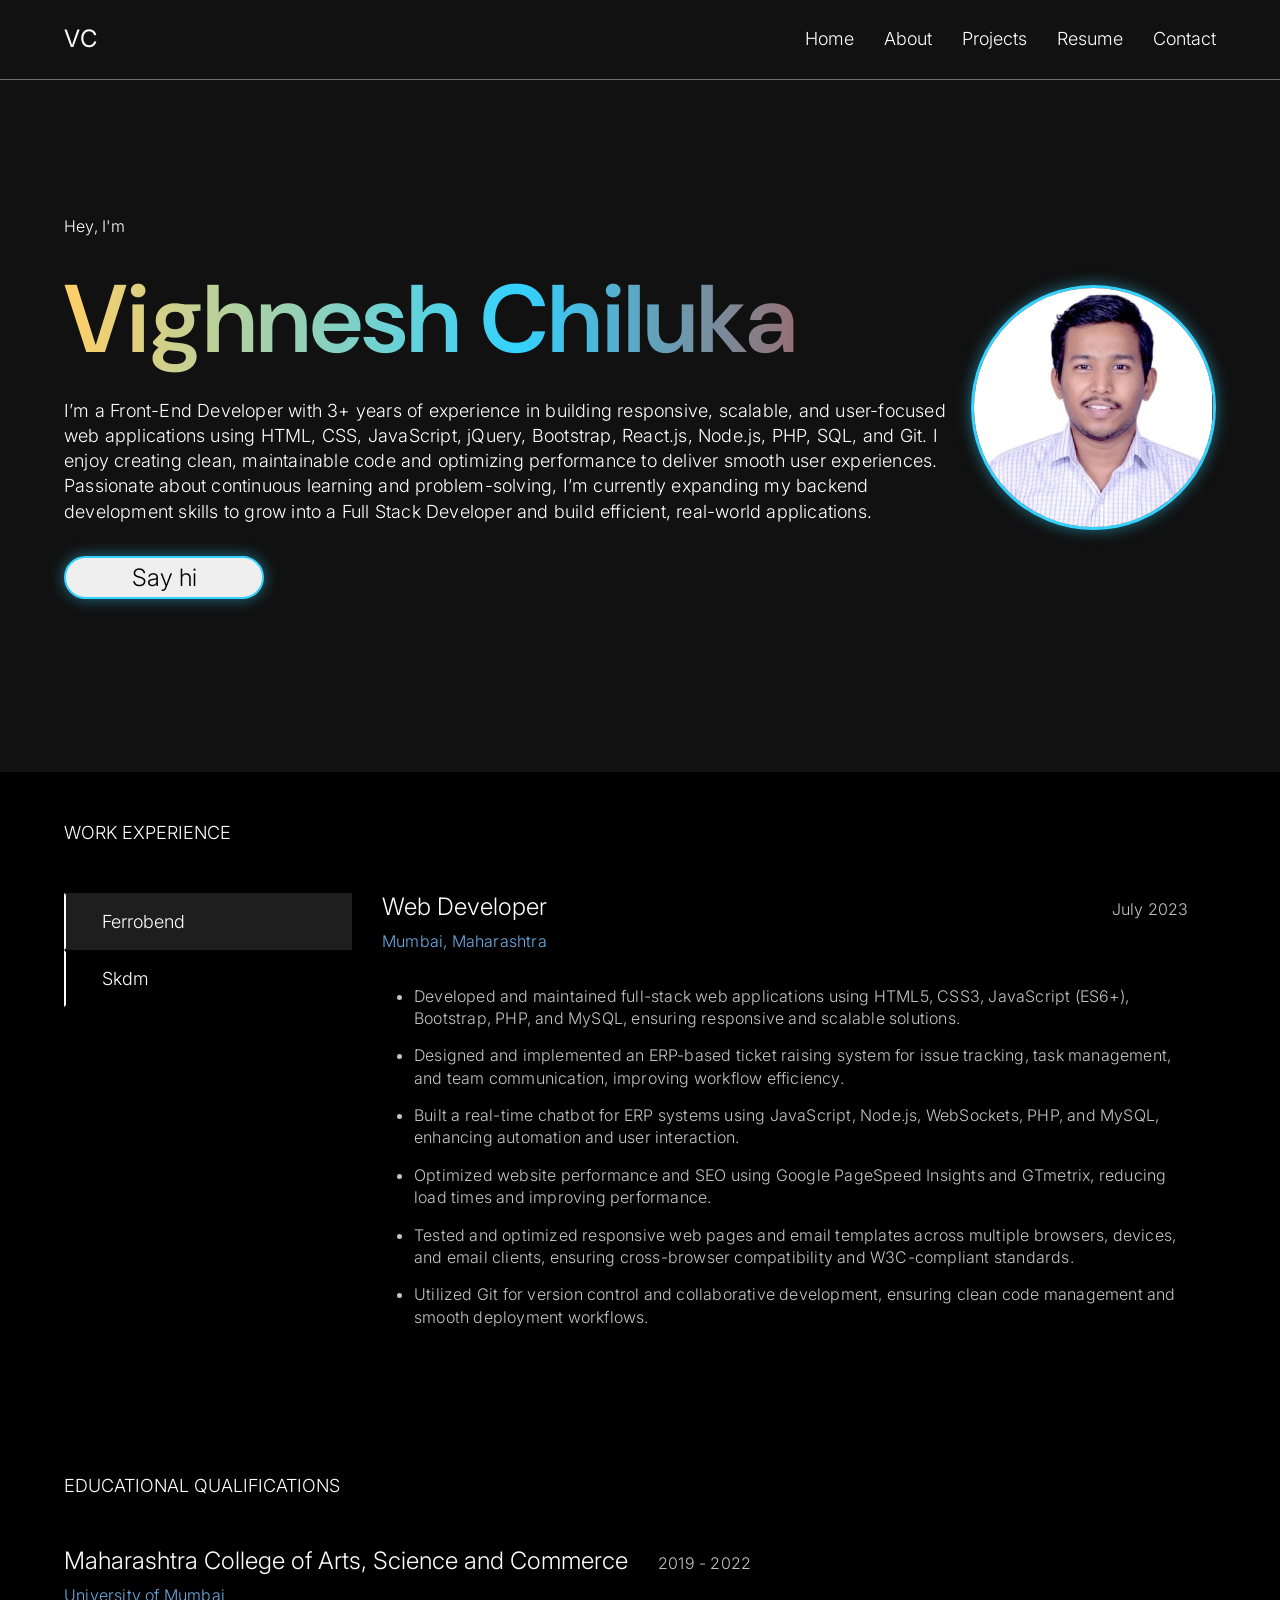
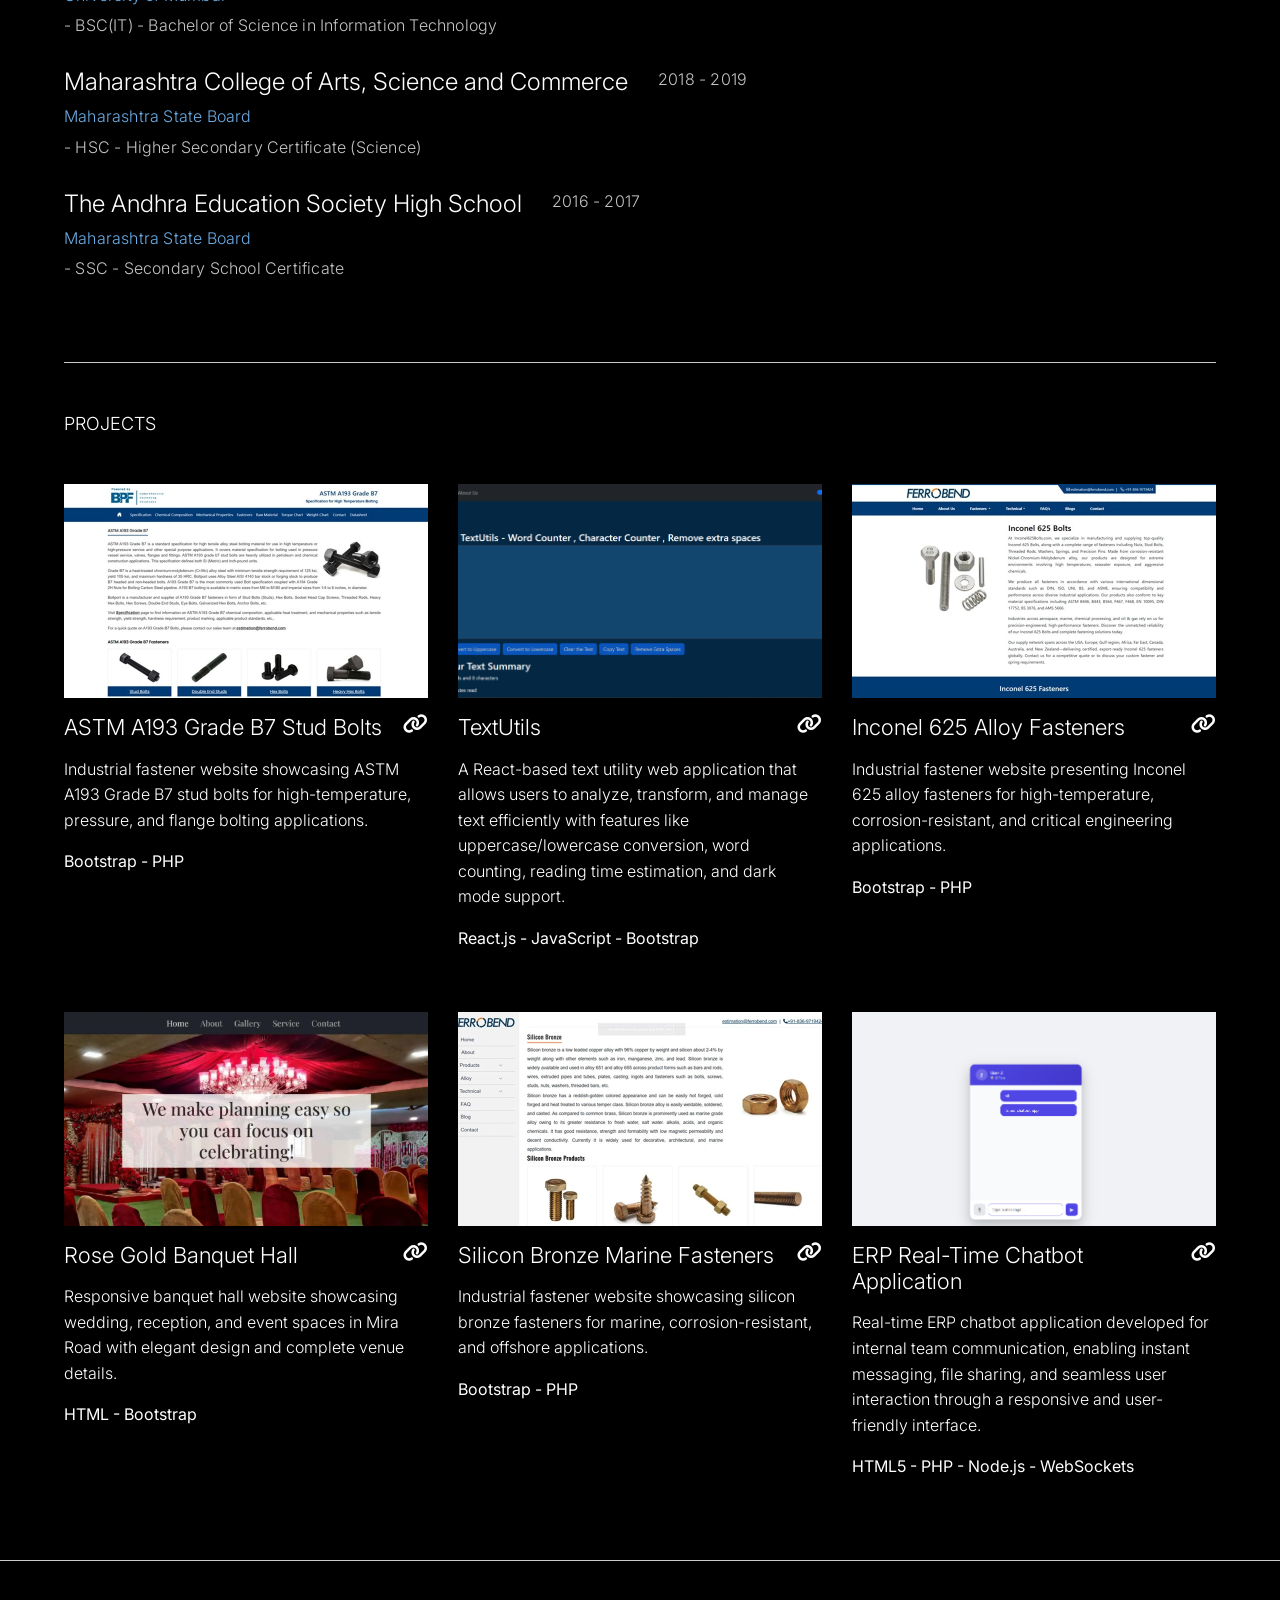
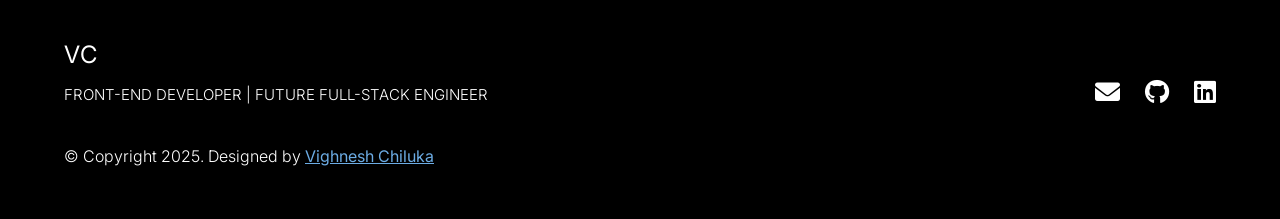
==== index.html @ e10cb8dc "Updated project sections and exp section" ====
<!DOCTYPE html>
<html lang="en">

<head>
    <!-- Basic -->
    <meta charset="UTF-8">
    <meta name="viewport" content="width=device-width, initial-scale=1.0">

    <!-- Title -->
    <title>Vighnesh Chiluka | Front-End Developer Portfolio</title>

    <!-- SEO Meta -->
    <meta name="description"
        content="Vighnesh Chiluka is a front-end developer skilled in HTML, CSS, Bootstrap, JavaScript, PHP, SQL, and Python. Explore responsive UI projects and modern web interfaces.">
    <meta name="keywords"
        content="Vighnesh Chiluka, front-end developer, HTML CSS developer, Bootstrap developer, JavaScript developer, PHP developer, SQL, Python, responsive web design, portfolio website">
    <meta name="author" content="Vighnesh Chiluka">
    <meta name="robots" content="index, follow">

    <!-- Open Graph -->
    <meta property="og:title" content="Vighnesh Chiluka | Front-End Developer Portfolio">
    <meta property="og:description"
        content="Front-end developer portfolio showcasing responsive websites and modern UI built with HTML, CSS, Bootstrap, JavaScript, PHP, SQL, and Python.">
    <meta property="og:type" content="website">
    <meta property="og:image" content="https://vighneshchiluka.github.io/portfolio/assets/images/og-image.webp">
    <meta property="og:image:width" content="1200">
    <meta property="og:image:height" content="630">
    <meta property="og:image:alt" content="Vighnesh Chiluka Front-End Developer Portfolio Preview">

    <!-- Twitter Card -->
    <meta name="twitter:card" content="summary_large_image">
    <meta name="twitter:title" content="Vighnesh Chiluka | Front-End Developer Portfolio">
    <meta name="twitter:description"
        content="Explore responsive web development projects and modern UI interfaces by Vighnesh Chiluka.">
    <meta name="twitter:image" content="https://vighneshchiluka.github.io/portfolio/assets/images/og-image.webp">

    <!-- Favicon -->
    <link rel="icon" href="favicon.ico">
    <link rel="apple-touch-icon" href="apple-touch-icon.webp">

    <!-- Preconnect Google Fonts -->
    <link rel="preconnect" href="https://fonts.googleapis.com">
    <link rel="preconnect" href="https://fonts.gstatic.com" crossorigin>

    <!-- Google Fonts (non-render blocking) -->
    <link rel="preload"
        href="https://fonts.googleapis.com/css2?family=Inter:ital,opsz,wght@0,14..32,100..900;1,14..32,100..900&display=swap"
        as="style" onload="this.rel='stylesheet'">

    <link rel="preload"
        href="https://fonts.googleapis.com/css2?family=DM+Sans:ital,opsz,wght@0,9..40,100..1000&display=swap" as="style"
        onload="this.rel='stylesheet'">

    <!-- Font Awesome -->
    <link rel="preload" href="https://cdnjs.cloudflare.com/ajax/libs/font-awesome/6.0.0-beta3/css/all.min.css"
        as="style" onload="this.rel='stylesheet'">

    <!-- Local CSS -->
    <link rel="preload" href="assets/css/style.css" as="style" onload="this.rel='stylesheet'">

    <link rel="preload" href="assets/css/media.css" as="style" onload="this.rel='stylesheet'">

    <!-- No-JS fallback -->
    <noscript>
        <link rel="stylesheet"
            href="https://fonts.googleapis.com/css2?family=Inter:ital,opsz,wght@0,14..32,100..900;1,14..32,100..900&display=swap">
        <link rel="stylesheet"
            href="https://fonts.googleapis.com/css2?family=DM+Sans:ital,opsz,wght@0,9..40,100..1000&display=swap">
        <link rel="stylesheet" href="https://cdnjs.cloudflare.com/ajax/libs/font-awesome/6.0.0-beta3/css/all.min.css">
        <link rel="stylesheet" href="assets/css/style.css">
        <link rel="stylesheet" href="assets/css/media.css">
    </noscript>

    <!-- JavaScript -->
    <script src="assets/js/main.js" defer></script>
</head>


<body>

    <!-- ==================================================
         HEADER / NAVBAR
    ================================================== -->
    <header id="navbar">
        <div class="container">
            <div class="logo">
                <h3 class="logo-txt">VC</h3>
            </div>

            <nav class="nav-links" id="navLinks">
                <ul>
                    <li><a href="#home">Home</a></li>
                    <li><a href="#about">About</a></li>
                    <li><a href="#projects">Projects</a></li>
                    <li><a href="./assets/Vighnesh_Chiluka.pdf" target="_blank" rel="noopener">Resume</a></li>
                    <li><a href="#contact">Contact</a></li>
                </ul>
            </nav>

            <div class="hamburger" id="hamburger">
                <span></span>
                <span></span>
                <span></span>
            </div>
        </div>
    </header>

    <!-- ==================================================
         MAIN CONTENT
    ================================================== -->
    <main>

        <!-- ==================================================
             HOME / HERO SECTION
        ================================================== -->
        <a id="home"></a>
        <section class="hero-section lyt-section">
            <div class="container wrapper">
                <div class="about-txt">
                    <p class="bs-para type-16 type-300 mb-4">Hey, I'm</p>
                    <h1 class="bs-heading type-96 type-600 type-gradient-1 mb-3">Vighnesh Chiluka</h1>
                    <p class="bs-para type-18 type-300 mb-5">
                        I’m a Front-End Developer with 3+ years of experience in building responsive, scalable, and
                        user-focused web applications using HTML, CSS, JavaScript, jQuery, Bootstrap, React.js, Node.js,
                        PHP, SQL, and Git. I enjoy creating clean, maintainable code and optimizing performance to
                        deliver smooth user experiences. Passionate about continuous learning and problem-solving, I’m
                        currently expanding my backend development skills to grow into a Full Stack Developer and build
                        efficient, real-world applications.
                    </p>
                    <button class="bs-hover-icon type-24 type-300 mb-2"><a
                            href="https://www.linkedin.com/in/vighneshchiluka/" target="_blank">Say hi</a></button>
                </div>

                <div class="about-img">
                    <img src="./assets/images/profile-pic.webp" alt="Vighnesh Chiluka Front-End Developer"
                        title="Vighnesh Chiluka – Front-End Developer" width="300" height="300" loading="eager"
                        fetchpriority="high" decoding="async">
                </div>
            </div>
        </section>

        <!-- ==================================================
             WORK EXPERIENCE SECTION
        ================================================== -->
        <a id="about"></a>
        <section id="experience">
            <div class="container wrapper">
                <h2 class="bs-sub-heading type-18 type-300 mb-6 text-uppercase">
                    Work Experience
                </h2>

                <div class="row mb-5">
                    <div class="tab-container">
                        <button class="tab-button active" data-tab="ferrobend">Ferrobend</button>
                        <button class="tab-button" data-tab="skdm">Skdm</button>
                    </div>

                    <div class="tab-content-wrapper">
                        <div class="tab-content active" id="ferrobend">
                            <div class="role-exp">
                                <h3 class="bs-sub-heading type-24 type-300 mb-2">Web Developer</h3>
                                <p class="bs-para type-16 type-300 type-clr-grey pt-2">July 2023</p>
                            </div>

                            <p class="bs-para type-16 type-300 type-clr-blue mb-5">
                                Mumbai, Maharashtra
                            </p>

                            <ul class="bs-para type-16 type-300 type-clr-grey">
                                <li>Developed and maintained full-stack web applications using HTML5, CSS3, JavaScript
                                    (ES6+), Bootstrap, PHP, and MySQL, ensuring responsive and scalable solutions.</li>

                                <li>Designed and implemented an ERP-based ticket raising system for issue tracking, task
                                    management, and team communication, improving workflow efficiency.</li>

                                <li>Built a real-time chatbot for ERP systems using JavaScript, Node.js, WebSockets,
                                    PHP, and MySQL, enhancing automation and user interaction.</li>

                                <li>Optimized website performance and SEO using Google PageSpeed Insights and GTmetrix,
                                    reducing load times and improving performance.</li>

                                <li>Tested and optimized responsive web pages and email templates across multiple
                                    browsers, devices, and email clients, ensuring cross-browser compatibility and
                                    W3C-compliant standards.</li>

                                <li>Utilized Git for version control and collaborative development, ensuring clean code
                                    management and smooth deployment workflows.</li>
                            </ul>
                        </div>

                        <div class="tab-content" id="skdm">
                            <div class="role-exp">
                                <h3 class="bs-sub-heading type-24 type-300 mb-2">
                                    Front-End Developer Intern
                                </h3>
                                <p class="bs-para type-16 type-300 type-clr-grey pt-2">
                                    Feb 2023 - May 2023
                                </p>
                            </div>

                            <p class="bs-para type-16 type-300 type-clr-blue mb-5">
                                Andheri, Mumbai
                            </p>

                            <ul class="bs-para type-16 type-300 type-clr-grey">
                                <li>Gained hands-on experience in HTML5, CSS3, Bootstrap, JavaScript, jQuery, and
                                    React.js to build responsive and user-friendly web interfaces.</li>

                                <li>Designed and developed responsive promotional email templates using HTML5, inline
                                    CSS, and table-based layouts, ensuring cross-browser and cross-email-client
                                    compatibility.</li>

                                <li>Developed, customized, and maintained responsive company website sections following
                                    W3C standards and responsive design best practices.</li>

                                <li>Converted WordPress-based websites into Bootstrap responsive layouts to improve
                                    performance, scalability, SEO, and mobile responsiveness.</li>

                                <li>Tested and optimized web pages and email templates across multiple browsers,
                                    devices, and email clients for consistent user experience.</li>

                                <li>Collaborated directly with clients and cross-functional teams to understand
                                    requirements, implement changes, and deliver projects within deadlines.</li>
                            </ul>
                        </div>
                    </div>
                </div>
            </div>
        </section>

        <!-- ==================================================
             EDUCATION / QUALIFICATIONS SECTION
        ================================================== -->
        <section id="qualifications">
            <div class="container wrapper">
                <h2 class="bs-sub-heading type-18 type-300 mb-6 text-uppercase">
                    Educational Qualifications
                </h2>

                <div class="row mb-5">
                    <div class="left-box">
                        <h3 class="bs-sub-heading type-24 type-300 mb-2">
                            Maharashtra College of Arts, Science and Commerce
                        </h3>
                        <p class="bs-para type-16 type-300 type-clr-blue mb-2">
                            University of Mumbai
                        </p>
                        <p class="bs-para type-16 type-300 type-clr-grey">
                            - BSC(IT) - Bachelor of Science in Information Technology
                        </p>
                    </div>
                    <div class="right-box">
                        <p class="bs-para type-16 type-300 type-clr-grey pt-2">
                            2019 - 2022
                        </p>
                    </div>
                </div>

                <div class="row mb-5">
                    <div class="left-box">
                        <h3 class="bs-sub-heading type-24 type-300 mb-2">
                            Maharashtra College of Arts, Science and Commerce
                        </h3>
                        <p class="bs-para type-16 type-300 type-clr-blue mb-2">
                            Maharashtra State Board
                        </p>
                        <p class="bs-para type-16 type-300 type-clr-grey">
                            - HSC - Higher Secondary Certificate (Science)
                        </p>
                    </div>
                    <div class="right-box">
                        <p class="bs-para type-16 type-300 type-clr-grey">
                            2018 - 2019
                        </p>
                    </div>
                </div>

                <div class="row mb-5">
                    <div class="left-box">
                        <h3 class="bs-sub-heading type-24 type-300 mb-2">
                            The Andhra Education Society High School
                        </h3>
                        <p class="bs-para type-16 type-300 type-clr-blue mb-2">
                            Maharashtra State Board
                        </p>
                        <p class="bs-para type-16 type-300 type-clr-grey">
                            - SSC - Secondary School Certificate
                        </p>
                    </div>
                    <div class="right-box">
                        <p class="bs-para type-16 type-300 type-clr-grey">
                            2016 - 2017
                        </p>
                    </div>
                </div>
            </div>
        </section>

        <!-- ==================================================
             PROJECTS SECTION
        ================================================== -->
        <a id="projects"></a>
        <section id="projects">
            <div class="container wrapper">
                <h2 class="bs-sub-heading type-18 type-300 mb-6 text-uppercase">
                    Projects
                </h2>

                <div class="row">

                    <!-- Project 1 -->
                    <div class="project-tile">
                        <div class="project-img-box">
                            <a href="https://www.a193gradeb7.com/" target="_blank" rel="noopener noreferrer">
                                <img src="./assets/images/a193gradeb7.com.webp" width="380" height="214" loading="lazy"
                                    decoding="async" alt="ASTM A193 Grade B7 Stud Bolts Manufacturer Website">
                            </a>
                        </div>
                        <div class="project-content-box">
                            <h3>
                                ASTM A193 Grade B7 Stud Bolts
                                <a href="https://www.a193gradeb7.com/" target="_blank" rel="noopener noreferrer"
                                    aria-label="Visit ASTM A193 Grade B7 Stud Bolts website">
                                    <i class="fa-solid fa-link" aria-hidden="true"></i>
                                </a>
                            </h3>
                            <p>
                                Industrial fastener website showcasing ASTM A193 Grade B7 stud bolts for
                                high-temperature, pressure, and flange bolting applications.
                            </p>
                            <span class="project-tech">Bootstrap - PHP</span>
                        </div>
                    </div>

                    <!-- Project 2 -->
                    <div class="project-tile">
                        <div class="project-img-box">
                            <a href="https://vighneshchiluka.github.io/textutils/" target="_blank"
                                rel="noopener noreferrer">
                                <img src="./assets/images/textutils_preview.webp" width="380" height="214"
                                    loading="lazy" decoding="async" alt="TextUtils React Project">
                            </a>
                        </div>

                        <div class="project-content-box">
                            <h3>
                                TextUtils
                                <a href="https://vighneshchiluka.github.io/textutils/" target="_blank"
                                    rel="noopener noreferrer" aria-label="Visit TextUtils GitHub Repository">
                                    <i class="fa-solid fa-link" aria-hidden="true"></i>
                                </a>
                            </h3>

                            <p>
                                A React-based text utility web application that allows users to
                                analyze, transform, and manage text efficiently with features like
                                uppercase/lowercase conversion, word counting, reading time estimation,
                                and dark mode support.
                            </p>

                            <span class="project-tech">
                                React.js - JavaScript - Bootstrap
                            </span>
                        </div>
                    </div>

                    <!-- <div class="project-tile">
                        <div class="project-img-box">
                            <a href="http://heavyhexbolts.com/" target="_blank" rel="noopener noreferrer">
                                <img src="./assets/images/heavyhexbolts.com.webp" width="380" height="214"
                                    loading="lazy" decoding="async" alt="Heavy Hex Bolts Manufacturer Website">
                            </a>
                        </div>
                        <div class="project-content-box">
                            <h3>
                                Heavy Hex Bolts Manufacturing
                                <a href="http://heavyhexbolts.com/" target="_blank" rel="noopener noreferrer"
                                    aria-label="Visit Heavy Hex Bolts Manufacturing website">
                                    <i class="fa-solid fa-link" aria-hidden="true"></i>
                                </a>
                            </h3>
                            <p>
                                Industrial fastener website featuring heavy hex bolts used in structural,
                                construction, and high-strength bolting applications.
                            </p>
                            <span class="project-tech">HTML - Bootstrap</span>
                        </div>
                    </div> -->

                    <!-- Project 3 -->
                    <div class="project-tile">
                        <div class="project-img-box">
                            <a href="https://www.inconel625bolts.com/" target="_blank" rel="noopener noreferrer">
                                <img src="./assets/images/inconel625bolts.com.webp" width="380" height="214"
                                    loading="lazy" decoding="async" alt="Inconel 625 Fasteners Manufacturer Website">
                            </a>
                        </div>
                        <div class="project-content-box">
                            <h3>
                                Inconel 625 Alloy Fasteners
                                <a href="https://www.inconel625bolts.com/" target="_blank" rel="noopener noreferrer"
                                    aria-label="Visit Inconel 625 Alloy Fasteners website">
                                    <i class="fa-solid fa-link" aria-hidden="true"></i>
                                </a>
                            </h3>
                            <p>
                                Industrial fastener website presenting Inconel 625 alloy fasteners for
                                high-temperature, corrosion-resistant, and critical engineering applications.
                            </p>
                            <span class="project-tech">Bootstrap - PHP</span>
                        </div>
                    </div>

                    <!-- Project 4 -->
                    <div class="project-tile">
                        <div class="project-img-box">
                            <a href="https://vighneshchiluka.github.io/rosegoldbanquethall/" target="_blank"
                                rel="noopener noreferrer">
                                <img src="./assets/images/rosegoldbanquethal.webp" width="380" height="214"
                                    loading="lazy" decoding="async" alt="Rose Gold Banquet Hall Website in Mira Road">
                            </a>
                        </div>
                        <div class="project-content-box">
                            <h3>
                                Rose Gold Banquet Hall
                                <a href="https://vighneshchiluka.github.io/rosegoldbanquethall/" target="_blank"
                                    rel="noopener noreferrer" aria-label="Visit Rose Gold Banquet Hall website">
                                    <i class="fa-solid fa-link" aria-hidden="true"></i>
                                </a>
                            </h3>
                            <p>
                                Responsive banquet hall website showcasing wedding, reception, and event spaces in Mira
                                Road with elegant design and complete venue details.
                            </p>
                            <span class="project-tech">HTML - Bootstrap</span>
                        </div>
                    </div>


                    <!-- Project 5 -->
                    <div class="project-tile">
                        <div class="project-img-box">
                            <a href="https://silicon-bronze.com/" target="_blank" rel="noopener noreferrer">
                                <img src="./assets/images/silicon-bronze.com.webp" width="380" height="214"
                                    loading="lazy" decoding="async" alt="Silicon Bronze Fasteners Manufacturer Website">
                            </a>
                        </div>
                        <div class="project-content-box">
                            <h3>
                                Silicon Bronze Marine Fasteners
                                <a href="https://silicon-bronze.com/" target="_blank" rel="noopener noreferrer"
                                    aria-label="Visit Silicon Bronze Marine Fasteners website">
                                    <i class="fa-solid fa-link" aria-hidden="true"></i>
                                </a>
                            </h3>
                            <p>
                                Industrial fastener website showcasing silicon bronze fasteners for marine,
                                corrosion-resistant, and offshore applications.
                            </p>
                            <span class="project-tech">Bootstrap - PHP</span>
                        </div>
                    </div>

                    <!-- Project 6 -->
                    <div class="project-tile">
                        <div class="project-img-box">
                            <a href="https://vighneshchiluka.github.io/chatbot_app/frontend/" target="_blank"
                                rel="noopener noreferrer">
                                <img src="./assets/images/chatbot_ui.webp" width="380" height="214" loading="lazy"
                                    decoding="async" alt="ERP Chatbot Application">
                            </a>
                        </div>

                        <div class="project-content-box">
                            <h3>
                                ERP Real-Time Chatbot Application
                                <a href="https://vighneshchiluka.github.io/chatbot_app/frontend/" target="_blank"
                                    rel="noopener noreferrer" aria-label="Visit ERP Chatbot Application">
                                    <i class="fa-solid fa-link" aria-hidden="true"></i>
                                </a>
                            </h3>

                            <p>
                                Real-time ERP chatbot application developed for internal team communication,
                                enabling instant messaging, file sharing, and seamless user interaction through
                                a responsive and user-friendly interface.
                            </p>

                            <span class="project-tech">HTML5 - PHP - Node.js -
                                WebSockets</span>
                        </div>
                    </div>

                </div>

            </div>
        </section>

    </main>

    <!-- ==================================================
         FOOTER / CONTACT SECTION
    ================================================== -->
    <a id="contact"></a>
    <footer id="footerid">
        <div class="container">
            <div class="row">
                <div class="col-lg-6">
                    <h2 class="logo-txt mb-4">VC</h2>
                    <h3 class="contact-txt">
                        FRONT-END DEVELOPER | FUTURE FULL-STACK ENGINEER
                    </h3>
                </div>

                <div class="col-lg-5">
                    <div class="contact-social-icons pt-4">
                        <a href="mailto:vighnesh.chiluka25@gmail.com" aria-label="Send email to Vighnesh Chiluka"
                            target="_blank" rel="noopener noreferrer">
                            <i class="fas fa-envelope" aria-hidden="true"></i>
                        </a>

                        <a href="https://github.com/vighneshchiluka" aria-label="Visit Vighnesh Chiluka GitHub profile"
                            target="_blank" rel="noopener noreferrer">
                            <i class="fab fa-github" aria-hidden="true"></i>
                        </a>

                        <a href="https://www.linkedin.com/in/vighneshchiluka/"
                            aria-label="Visit Vighnesh Chiluka LinkedIn profile" target="_blank"
                            rel="noopener noreferrer">
                            <i class="fab fa-linkedin" aria-hidden="true"></i>
                        </a>
                    </div>
                </div>
            </div>

            <p class="copyrights-txt">
                © Copyright 2025. Designed by
                <a href="#" target="_blank" id="profile-link">Vighnesh Chiluka</a>
            </p>
        </div>
    </footer>

</body>

</html>
---- assets/css/style.css ----
/* ==================================================
   RESET & BASE STYLES
================================================== */
* {
    margin: 0;
    padding: 0;
    box-sizing: border-box;
}

html {
    font-size: 62.5%;
    /* 1rem = 10px */
    scroll-behavior: smooth;
    scroll-padding-top: 8rem;
    /* adjust for navbar height */
}

body {
    font-family: "Inter", sans-serif;
    font-size: 1.6rem;
    background-color: var(--background-color);
    /* black theme */
    color: var(--secondary-color);
    /* white text */
    line-height: 1.6;
}

/* ==================================================
   CSS VARIABLES (ROOT)
================================================== */
:root {
    --background-color: #000;
    --primary-color: #111;
    --secondary-color: #fff;
    --blue-color: #6cace4;
    --grey-color: #c4c4c4;
    --Inter-sans: "Inter", sans-serif;
    --Dm-sans: "DM Sans", sans-serif;
}

/* ==================================================
   TYPOGRAPHY & UTILITIES
================================================== */
.container {
    width: min(1200px, 90%);
    margin: 0 auto;
}

h1,
h2,
h3,
h4 {
    font-weight: 700;
    line-height: 1.2;
}

a {
    text-decoration: none;
    color: inherit;
}

.type-16 {
    font-size: 16px;
}

.type-18 {
    font-size: 18px;
}

.type-24 {
    font-size: 24px;
}

.type-96 {
    font-size: 96px;
}

.type-300 {
    font-weight: 300 !important;
}

.type-600 {
    font-weight: 600;
}

.text-uppercase {
    text-transform: uppercase;
}

.bs-sub-heading {
    font-family: "Inter", sans-serif;
    line-height: 1.2;
}

.type-gradient-1 {
    background: linear-gradient(90deg, #FFCF67, #33d2ff, #D3321D);
    -webkit-background-clip: text;
    -webkit-text-fill-color: transparent;
}

.type-clr-blue {
    color: var(--blue-color) !important;
}

.type-clr-grey {
    color: var(--grey-color) !important;
}

/* ==================================================
   SPACING UTILITIES
================================================== */
.mb-0 {
    margin-bottom: 0 !important
}

.mb-1 {
    margin-bottom: .25rem !important
}

.mb-2 {
    margin-bottom: .8rem !important
}

.mb-3,
.me-3 {
    margin-bottom: 1rem !important
}

.mb-4 {
    margin-bottom: 1.6rem !important
}

.mb-5 {
    margin-bottom: 3.2rem !important
}

.mb-6 {
    margin-bottom: 5rem !important
}

.pt-2 {
    padding-top: 5px !important
}

.pt-4 {
    padding-top: 2.4rem !important
}

/* ==================================================
   LAYOUT HELPERS
================================================== */
.lyt-section .wrapper {
    padding: 115px 0 !important;
}

.wrapper {
    padding: 50px 0px !important;
}

.row {
    display: flex;
    /* justify-content: space-between; */
    flex-wrap: wrap;
    gap: 30px;
}

/* ==================================================
   NAVBAR / HEADER
================================================== */
#navbar {
    position: fixed;
    top: 0;
    left: 0;
    width: 100%;
    background-color: var(--primary-color);
    color: var(--secondary-color);
    border-bottom: 1px solid rgba(255, 255, 255, 0.40);
    z-index: 1000;
}

#navbar .container {
    display: flex;
    justify-content: space-between;
    align-items: center;
    padding: 25px 0px;
}

nav ul {
    display: flex;
    list-style: none;
    gap: 3rem;
}

nav ul li a {
    font-family: var(--Inter-sans);
    font-size: 1.8rem;
    font-weight: 300;
    transition: color 0.3s ease;
}

nav ul li a:hover {
    color: var(--blue-color);
}

.logo-txt {
    font-size: 2.4rem;
    font-weight: 400;
    letter-spacing: 1px;
}

/* ==================================================
   HAMBURGER MENU
================================================== */
.hamburger {
    display: none;
    flex-direction: column;
    gap: 6px;
    cursor: pointer;
}

.hamburger span {
    width: 25px;
    height: 3px;
    background: var(--secondary-color);
    transition: 0.3s;
}

/* ==================================================
   HERO / HOME SECTION
================================================== */
.hero-section {
    padding: 100px 0 50px;
    background-color: var(--primary-color);
}

.bs-para {
    color: var(--secondary-color);
    line-height: 1.4;
    letter-spacing: 0.2px;
}

.bs-heading {
    color: var(--secondary-color);
    line-height: 1.4;
    font-family: var(--Dm-sans);
}

.hero-section .container {
    display: flex;
    justify-content: space-between;
    align-items: center;
}

.about-img {
    width: 100%;
    max-width: 300px;
}

.about-img img {
    width: 100%;
    height: 100%;
    object-fit: cover;
    border-radius: 50%;
    border: 3px solid #33d2ff;
    box-shadow: 0 0 15px rgba(51, 210, 255, 0.5);
}

.bs-hover-icon{
    width: 200px;
    padding: 5px 15px;
    border-radius: 25px;
    border: none;
    border: 2px solid #33d2ff;
    box-shadow: 0 0 15px rgba(51, 210, 255, 0.5);
    font-family: var(--Inter-sans);
}

/* ==================================================
   FOOTER
================================================== */
#footerid {
    border-top: 1px solid #ccc;
}

#footerid .row {
    display: flex;
    justify-content: space-between;
    padding: 80px 0 40px;
}

#footerid .container {
    padding-bottom: 50px;
}

#profile-link {
    color: var(--blue-color);
    text-decoration: underline;
    font-size: 1.6rem;
    font-weight: 400;
}

.contact-txt {
    font-size: 1.5rem;
    font-weight: 300;
}

.copyrights-txt {
    font-weight: 300;
}

.contact-social-icons {
    display: flex;
    align-items: end;
    height: 100%;
    justify-content: center;
    grid-gap: 25px;
}

.contact-social-icons a {
    display: flex;
    align-items: center;
    justify-content: center;
    transition: color 0.3s ease;
}

.contact-social-icons a i {
    display: flex;
    font-size: 2.5rem;
}

.contact-social-icons a:hover {
    color: var(--blue-color);
}

/* ==================================================
   PROJECTS SECTION
================================================== */
.project-tile {
    display: flex;
    flex-direction: column;
    flex-wrap: wrap;
    width: calc(33.33% - 20px);
    margin-bottom: 30px;
}

.project-img-box {
    overflow: hidden;
    height: 214px;
}

.project-img-box img {
    width: 100%;
    object-fit: cover;
    transition: transform 0.3s ease;
}

.project-img-box img:hover,
.project-img-box img:focus {
    transform: scale(1.3);
}

.project-content-box h3 {
    font-size: 2.2rem;
    font-weight: 300;
    padding: 16px 0px;
    display: flex;
    justify-content: space-between;
}

.project-content-box p {
    font-size: 1.6rem;
    font-weight: 300;
    margin-bottom: 1.6rem;
}

.project-content-box a {
    font-size: 1.6rem;
    font-weight: 300;
    text-transform: uppercase;
}

.project-content-box a i {
    font-size: 2rem;
}

/* ==================================================
   EDUCATION / QUALIFICATIONS
================================================== */
#qualifications .container {
    border-bottom: 1px solid #ccc;
}

/* ==================================================
   WORK EXPERIENCE (TABS)
================================================== */
.tab-container {
    display: flex;
    flex-direction: column;
    width: 25%;
}

.tab-button {
    padding: 16px 36px;
    background: transparent;
    color: var(--secondary-color);
    border-color: transparent;
    border-left: 2px solid var(--secondary-color);
    font-size: 1.8rem;
    font-family: var(--Inter-sans);
    font-weight: 300;
    text-align: left;
}

.tab-button.active {
    background-color: #1f1e1e;
}

.role-exp {
    display: flex;
    justify-content: space-between;
}

.tab-content ul {
    padding-left: 3.2rem;
}

.tab-content ul li {
    padding-bottom: 1.5rem;
}

.tab-content-wrapper {
    width: 70%;
}

.tab-content {
    display: none;
}

.tab-content.active {
    display: block;
<<<<<<< HEAD
}
=======
}
>>>>>>> 9362946757b5b5672e6c9d66904f85389c3951ac
---- assets/css/media.css ----
/* Desktop (default styles above this) */

/* Laptop */
@media (max-width: 1200px) {
    .type-96 {
        font-size: 76px;
    }
}

/* Tablet */
@media (max-width: 992px) {
    .type-96 {
        font-size: 67px;
    }

    .hero-section .container {
        display: flex;
        flex-direction: column-reverse;
        align-items: center;
    }

    .project-tile {
        width: calc(50% - 20px);
    }
}

/* Tablet / Mobile */
@media (max-width: 768px) {

    #footerid .row {
        display: flex;
        flex-direction: column;
        text-align: center;
        padding: 50px 0px;
    }

    .copyrights-txt {
        text-align: center;
        font-weight: 300;
    }

    .nav-links {
        position: absolute;
        top: 70px;
        right: 0;
        width: 100%;
        padding: 20px;
        background: var(--primary-color);
        /*animationsetup*/
        opacity: 0;
        transform: translateY(-15px);
        pointer-events: none;
        transition: transform 0.3s ease, opacity 0.3s ease;
    }

    .nav-links.active {
        opacity: 1;
        transform: translateY(0);
        pointer-events: auto;
        -webkit-transform: translateY(0);
        -moz-transform: translateY(0);
        -ms-transform: translateY(0);
        -o-transform: translateY(0);
    }

    /* Stack menu items */
    .nav-links ul {
        flex-direction: column;
        gap: 15px;
    }

    /* Hamburger */
    .hamburger {
        display: flex;
    }

    .type-96 {
        font-size: 44px;
    }

    .hero-section .container {
        display: flex;
        flex-direction: column-reverse;
        align-items: center;
    }

    .lyt-section .wrapper {
        padding: 50px 0px !important;
    }

    .project-tile {
        width: auto;
    }

    .tab-container {
        width: 100%;
    }

    .tab-content-wrapper {
        width: 100%;
    }

}

/* Mobile */
@media (max-width: 576px) {}
---- assets/css/style.css ----
/* ==================================================
   RESET & BASE STYLES
================================================== */
* {
    margin: 0;
    padding: 0;
    box-sizing: border-box;
}

html {
    font-size: 62.5%;
    /* 1rem = 10px */
    scroll-behavior: smooth;
    scroll-padding-top: 8rem;
    /* adjust for navbar height */
}

body {
    font-family: "Inter", sans-serif;
    font-size: 1.6rem;
    background-color: var(--background-color);
    /* black theme */
    color: var(--secondary-color);
    /* white text */
    line-height: 1.6;
}

/* ==================================================
   CSS VARIABLES (ROOT)
================================================== */
:root {
    --background-color: #000;
    --primary-color: #111;
    --secondary-color: #fff;
    --blue-color: #6cace4;
    --grey-color: #c4c4c4;
    --Inter-sans: "Inter", sans-serif;
    --Dm-sans: "DM Sans", sans-serif;
}

/* ==================================================
   TYPOGRAPHY & UTILITIES
================================================== */
.container {
    width: min(1200px, 90%);
    margin: 0 auto;
}

h1,
h2,
h3,
h4 {
    font-weight: 700;
    line-height: 1.2;
}

a {
    text-decoration: none;
    color: inherit;
}

.type-16 {
    font-size: 16px;
}

.type-18 {
    font-size: 18px;
}

.type-24 {
    font-size: 24px;
}

.type-96 {
    font-size: 96px;
}

.type-300 {
    font-weight: 300 !important;
}

.type-600 {
    font-weight: 600;
}

.text-uppercase {
    text-transform: uppercase;
}

.bs-sub-heading {
    font-family: "Inter", sans-serif;
    line-height: 1.2;
}

.type-gradient-1 {
    background: linear-gradient(90deg, #FFCF67, #33d2ff, #D3321D);
    -webkit-background-clip: text;
    -webkit-text-fill-color: transparent;
}

.type-clr-blue {
    color: var(--blue-color) !important;
}

.type-clr-grey {
    color: var(--grey-color) !important;
}

/* ==================================================
   SPACING UTILITIES
================================================== */
.mb-0 {
    margin-bottom: 0 !important
}

.mb-1 {
    margin-bottom: .25rem !important
}

.mb-2 {
    margin-bottom: .8rem !important
}

.mb-3,
.me-3 {
    margin-bottom: 1rem !important
}

.mb-4 {
    margin-bottom: 1.6rem !important
}

.mb-5 {
    margin-bottom: 3.2rem !important
}

.mb-6 {
    margin-bottom: 5rem !important
}

.pt-2 {
    padding-top: 5px !important
}

.pt-4 {
    padding-top: 2.4rem !important
}

/* ==================================================
   LAYOUT HELPERS
================================================== */
.lyt-section .wrapper {
    padding: 115px 0 !important;
}

.wrapper {
    padding: 50px 0px !important;
}

.row {
    display: flex;
    /* justify-content: space-between; */
    flex-wrap: wrap;
    gap: 30px;
}

/* ==================================================
   NAVBAR / HEADER
================================================== */
#navbar {
    position: fixed;
    top: 0;
    left: 0;
    width: 100%;
    background-color: var(--primary-color);
    color: var(--secondary-color);
    border-bottom: 1px solid rgba(255, 255, 255, 0.40);
    z-index: 1000;
}

#navbar .container {
    display: flex;
    justify-content: space-between;
    align-items: center;
    padding: 25px 0px;
}

nav ul {
    display: flex;
    list-style: none;
    gap: 3rem;
}

nav ul li a {
    font-family: var(--Inter-sans);
    font-size: 1.8rem;
    font-weight: 300;
    transition: color 0.3s ease;
}

nav ul li a:hover {
    color: var(--blue-color);
}

.logo-txt {
    font-size: 2.4rem;
    font-weight: 400;
    letter-spacing: 1px;
}

/* ==================================================
   HAMBURGER MENU
================================================== */
.hamburger {
    display: none;
    flex-direction: column;
    gap: 6px;
    cursor: pointer;
}

.hamburger span {
    width: 25px;
    height: 3px;
    background: var(--secondary-color);
    transition: 0.3s;
}

/* ==================================================
   HERO / HOME SECTION
================================================== */
.hero-section {
    padding: 100px 0 50px;
    background-color: var(--primary-color);
}

.bs-para {
    color: var(--secondary-color);
    line-height: 1.4;
    letter-spacing: 0.2px;
}

.bs-heading {
    color: var(--secondary-color);
    line-height: 1.4;
    font-family: var(--Dm-sans);
}

.hero-section .container {
    display: flex;
    justify-content: space-between;
    align-items: center;
}

.about-img {
    width: 100%;
    max-width: 300px;
}

.about-img img {
    width: 100%;
    height: 100%;
    object-fit: cover;
    border-radius: 50%;
    border: 3px solid #33d2ff;
    box-shadow: 0 0 15px rgba(51, 210, 255, 0.5);
}

.bs-hover-icon{
    width: 200px;
    padding: 5px 15px;
    border-radius: 25px;
    border: none;
    border: 2px solid #33d2ff;
    box-shadow: 0 0 15px rgba(51, 210, 255, 0.5);
    font-family: var(--Inter-sans);
}

/* ==================================================
   FOOTER
================================================== */
#footerid {
    border-top: 1px solid #ccc;
}

#footerid .row {
    display: flex;
    justify-content: space-between;
    padding: 80px 0 40px;
}

#footerid .container {
    padding-bottom: 50px;
}

#profile-link {
    color: var(--blue-color);
    text-decoration: underline;
    font-size: 1.6rem;
    font-weight: 400;
}

.contact-txt {
    font-size: 1.5rem;
    font-weight: 300;
}

.copyrights-txt {
    font-weight: 300;
}

.contact-social-icons {
    display: flex;
    align-items: end;
    height: 100%;
    justify-content: center;
    grid-gap: 25px;
}

.contact-social-icons a {
    display: flex;
    align-items: center;
    justify-content: center;
    transition: color 0.3s ease;
}

.contact-social-icons a i {
    display: flex;
    font-size: 2.5rem;
}

.contact-social-icons a:hover {
    color: var(--blue-color);
}

/* ==================================================
   PROJECTS SECTION
================================================== */
.project-tile {
    display: flex;
    flex-direction: column;
    flex-wrap: wrap;
    width: calc(33.33% - 20px);
    margin-bottom: 30px;
}

.project-img-box {
    overflow: hidden;
    height: 214px;
}

.project-img-box img {
    width: 100%;
    object-fit: cover;
    transition: transform 0.3s ease;
}

.project-img-box img:hover,
.project-img-box img:focus {
    transform: scale(1.3);
}

.project-content-box h3 {
    font-size: 2.2rem;
    font-weight: 300;
    padding: 16px 0px;
    display: flex;
    justify-content: space-between;
}

.project-content-box p {
    font-size: 1.6rem;
    font-weight: 300;
    margin-bottom: 1.6rem;
}

.project-content-box a {
    font-size: 1.6rem;
    font-weight: 300;
    text-transform: uppercase;
}

.project-content-box a i {
    font-size: 2rem;
}

/* ==================================================
   EDUCATION / QUALIFICATIONS
================================================== */
#qualifications .container {
    border-bottom: 1px solid #ccc;
}

/* ==================================================
   WORK EXPERIENCE (TABS)
================================================== */
.tab-container {
    display: flex;
    flex-direction: column;
    width: 25%;
}

.tab-button {
    padding: 16px 36px;
    background: transparent;
    color: var(--secondary-color);
    border-color: transparent;
    border-left: 2px solid var(--secondary-color);
    font-size: 1.8rem;
    font-family: var(--Inter-sans);
    font-weight: 300;
    text-align: left;
}

.tab-button.active {
    background-color: #1f1e1e;
}

.role-exp {
    display: flex;
    justify-content: space-between;
}

.tab-content ul {
    padding-left: 3.2rem;
}

.tab-content ul li {
    padding-bottom: 1.5rem;
}

.tab-content-wrapper {
    width: 70%;
}

.tab-content {
    display: none;
}

.tab-content.active {
    display: block;
<<<<<<< HEAD
}
=======
}
>>>>>>> 9362946757b5b5672e6c9d66904f85389c3951ac
---- assets/css/media.css ----
/* Desktop (default styles above this) */

/* Laptop */
@media (max-width: 1200px) {
    .type-96 {
        font-size: 76px;
    }
}

/* Tablet */
@media (max-width: 992px) {
    .type-96 {
        font-size: 67px;
    }

    .hero-section .container {
        display: flex;
        flex-direction: column-reverse;
        align-items: center;
    }

    .project-tile {
        width: calc(50% - 20px);
    }
}

/* Tablet / Mobile */
@media (max-width: 768px) {

    #footerid .row {
        display: flex;
        flex-direction: column;
        text-align: center;
        padding: 50px 0px;
    }

    .copyrights-txt {
        text-align: center;
        font-weight: 300;
    }

    .nav-links {
        position: absolute;
        top: 70px;
        right: 0;
        width: 100%;
        padding: 20px;
        background: var(--primary-color);
        /*animationsetup*/
        opacity: 0;
        transform: translateY(-15px);
        pointer-events: none;
        transition: transform 0.3s ease, opacity 0.3s ease;
    }

    .nav-links.active {
        opacity: 1;
        transform: translateY(0);
        pointer-events: auto;
        -webkit-transform: translateY(0);
        -moz-transform: translateY(0);
        -ms-transform: translateY(0);
        -o-transform: translateY(0);
    }

    /* Stack menu items */
    .nav-links ul {
        flex-direction: column;
        gap: 15px;
    }

    /* Hamburger */
    .hamburger {
        display: flex;
    }

    .type-96 {
        font-size: 44px;
    }

    .hero-section .container {
        display: flex;
        flex-direction: column-reverse;
        align-items: center;
    }

    .lyt-section .wrapper {
        padding: 50px 0px !important;
    }

    .project-tile {
        width: auto;
    }

    .tab-container {
        width: 100%;
    }

    .tab-content-wrapper {
        width: 100%;
    }

}

/* Mobile */
@media (max-width: 576px) {}
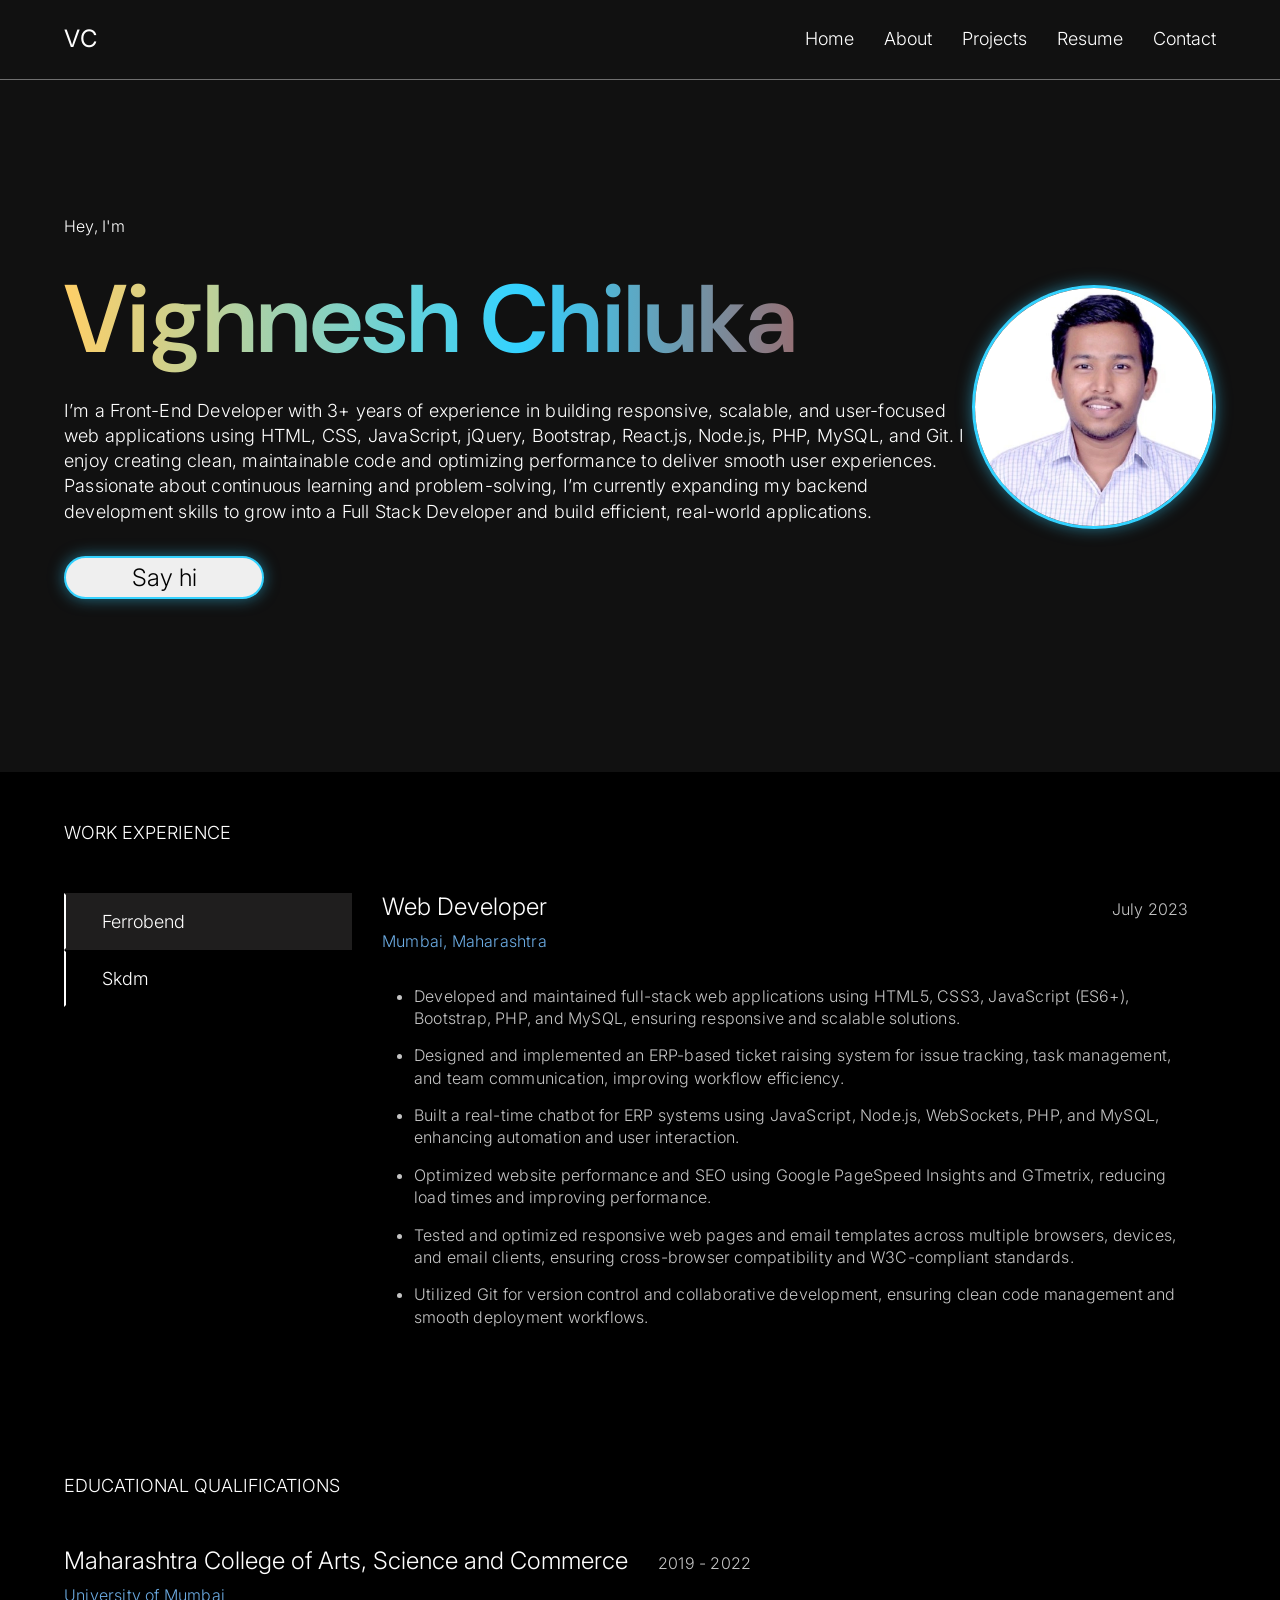
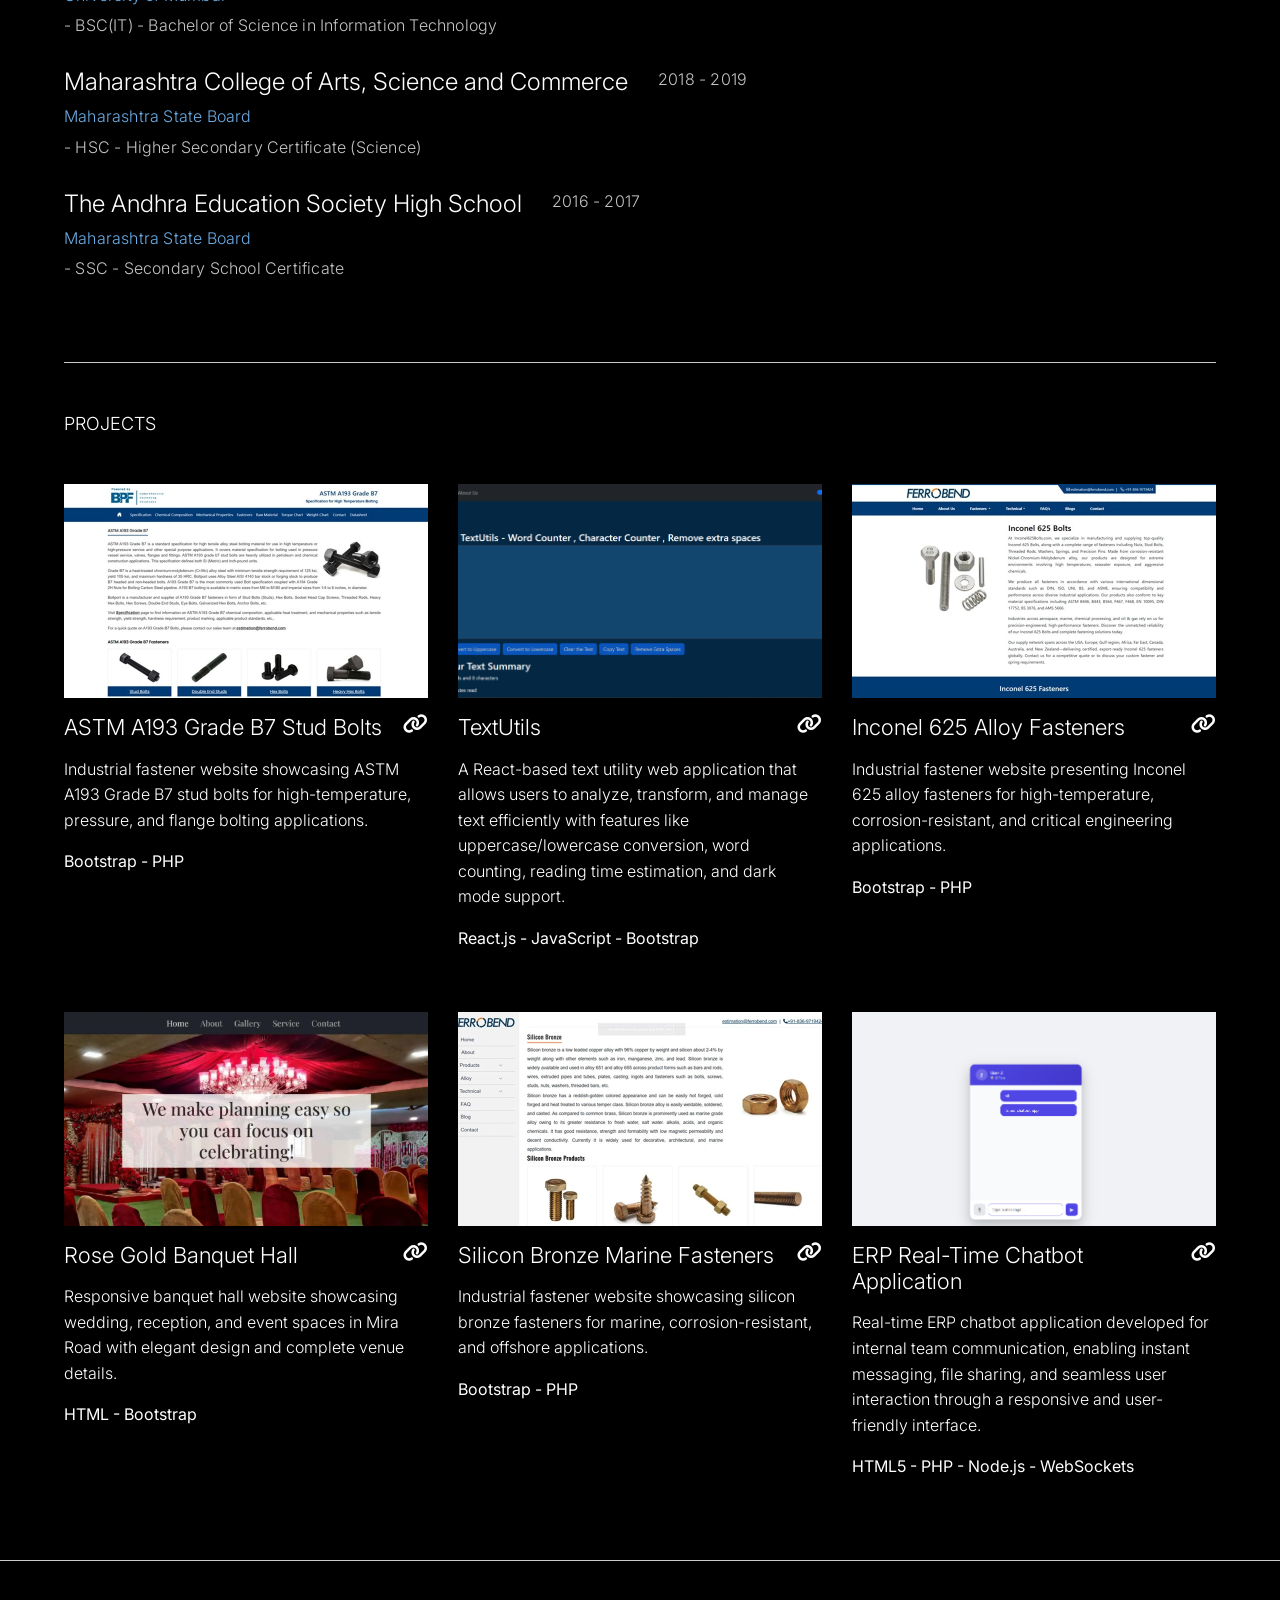
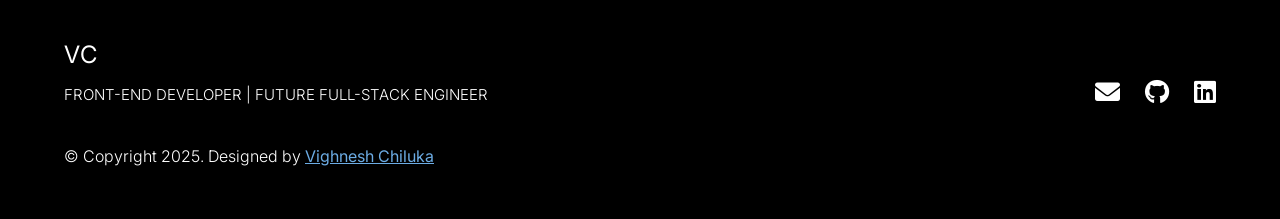
==== commit 80063d43: "Update index.html" ====
--- a/index.html
+++ b/index.html
@@ -7,40 +7,45 @@
     <meta name="viewport" content="width=device-width, initial-scale=1.0">
 
     <!-- Title -->
-    <title>Vighnesh Chiluka | Front-End Developer Portfolio</title>
+    <title>Vighnesh Chiluka | Front-End Developer | HTML CSS JavaScript PHP</title>
 
     <!-- SEO Meta -->
     <meta name="description"
-        content="Vighnesh Chiluka is a front-end developer skilled in HTML, CSS, Bootstrap, JavaScript, PHP, SQL, and Python. Explore responsive UI projects and modern web interfaces.">
+    content="Vighnesh Chiluka is a Front-End Developer from Mumbai, India specializing in HTML, CSS, JavaScript, Bootstrap, PHP, MySQL, responsive websites, chatbot applications, dashboard interfaces, and modern web development solutions.">
     <meta name="keywords"
-        content="Vighnesh Chiluka, front-end developer, HTML CSS developer, Bootstrap developer, JavaScript developer, PHP developer, SQL, Python, responsive web design, portfolio website">
+        content="Vighnesh Chiluka, front-end developer, HTML CSS developer, Bootstrap developer, JavaScript developer, PHP developer, MySQL, Python, responsive web design, portfolio website">
     <meta name="author" content="Vighnesh Chiluka">
     <meta name="robots" content="index, follow">
 
     <!-- Open Graph -->
     <meta property="og:title" content="Vighnesh Chiluka | Front-End Developer Portfolio">
     <meta property="og:description"
-        content="Front-end developer portfolio showcasing responsive websites and modern UI built with HTML, CSS, Bootstrap, JavaScript, PHP, SQL, and Python.">
+        content="Front-end developer portfolio showcasing responsive websites and modern UI built with HTML, CSS, Bootstrap, JavaScript, PHP, MySQL, and Python.">
     <meta property="og:type" content="website">
-    <meta property="og:image" content="https://vighneshchiluka.github.io/portfolio/assets/images/og-image.webp">
+   <meta property="og:image" content="https://vighneshchiluka.netlify.app/assets/images/og-image.webp">
     <meta property="og:image:width" content="1200">
     <meta property="og:image:height" content="630">
     <meta property="og:image:alt" content="Vighnesh Chiluka Front-End Developer Portfolio Preview">
+    <meta property="og:site_name" content="Vighnesh Chiluka Portfolio">
+    <meta property="og:url" content="https://vighneshchiluka.netlify.app/">
 
     <!-- Twitter Card -->
     <meta name="twitter:card" content="summary_large_image">
     <meta name="twitter:title" content="Vighnesh Chiluka | Front-End Developer Portfolio">
     <meta name="twitter:description"
         content="Explore responsive web development projects and modern UI interfaces by Vighnesh Chiluka.">
-    <meta name="twitter:image" content="https://vighneshchiluka.github.io/portfolio/assets/images/og-image.webp">
+    <meta name="twitter:image" content="https://vighneshchiluka.netlify.app/assets/images/og-image.webp">
 
     <!-- Favicon -->
-    <link rel="icon" href="favicon.ico">
+    <link rel="icon" type="image/x-icon" href="favicon.ico">
     <link rel="apple-touch-icon" href="apple-touch-icon.webp">
 
     <!-- Preconnect Google Fonts -->
     <link rel="preconnect" href="https://fonts.googleapis.com">
     <link rel="preconnect" href="https://fonts.gstatic.com" crossorigin>
+    
+    <!-- Canonical Tag -->
+    <link rel="canonical" href="https://vighneshchiluka.netlify.app/">
 
     <!-- Google Fonts (non-render blocking) -->
     <link rel="preload"
@@ -70,6 +75,28 @@
         <link rel="stylesheet" href="assets/css/style.css">
         <link rel="stylesheet" href="assets/css/media.css">
     </noscript>
+
+<script type="application/ld+json">
+{
+ "@context":"https://schema.org",
+ "@type":"Person",
+ "name":"Vighnesh Chiluka",
+ "jobTitle":"Front-End Developer",
+ "url":"https://vighneshchiluka.netlify.app/",
+ "address":{
+   "@type":"PostalAddress",
+   "addressLocality":"Mumbai",
+   "addressRegion":"Maharashtra",
+   "addressCountry":"India"
+ },
+ "sameAs":[
+   "https://github.com/vighneshchiluka",
+   "https://www.linkedin.com/in/vighneshchiluka/",
+   "https://www.instagram.com/vighnesh.chiluka/",
+   "https://in.pinterest.com/vighneshchiluka/"
+ ]
+}
+</script>
 
     <!-- JavaScript -->
     <script src="assets/js/main.js" defer></script>
@@ -122,7 +149,7 @@
                     <p class="bs-para type-18 type-300 mb-5">
                         I’m a Front-End Developer with 3+ years of experience in building responsive, scalable, and
                         user-focused web applications using HTML, CSS, JavaScript, jQuery, Bootstrap, React.js, Node.js,
-                        PHP, SQL, and Git. I enjoy creating clean, maintainable code and optimizing performance to
+                        PHP, MySQL, and Git. I enjoy creating clean, maintainable code and optimizing performance to
                         deliver smooth user experiences. Passionate about continuous learning and problem-solving, I’m
                         currently expanding my backend development skills to grow into a Full Stack Developer and build
                         efficient, real-world applications.
@@ -542,4 +569,4 @@
 
 </body>
 
-</html>+</html>
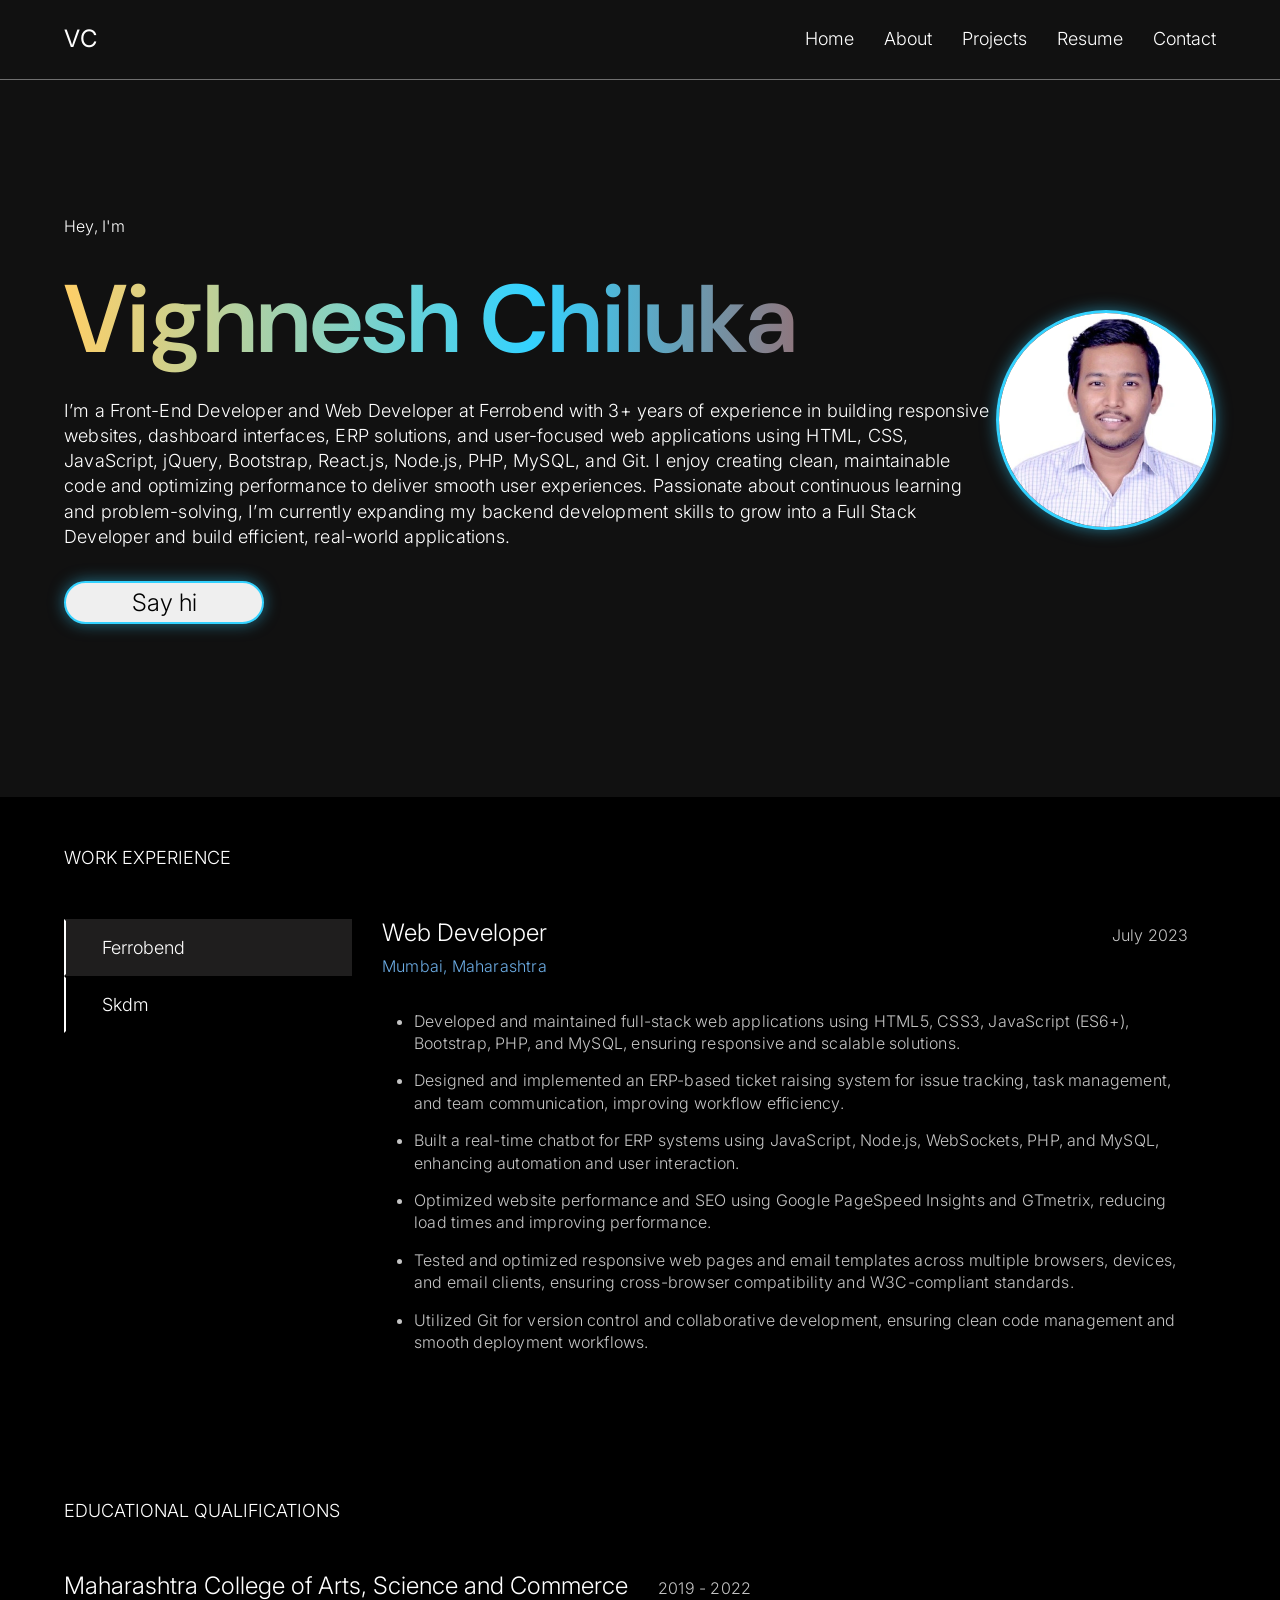
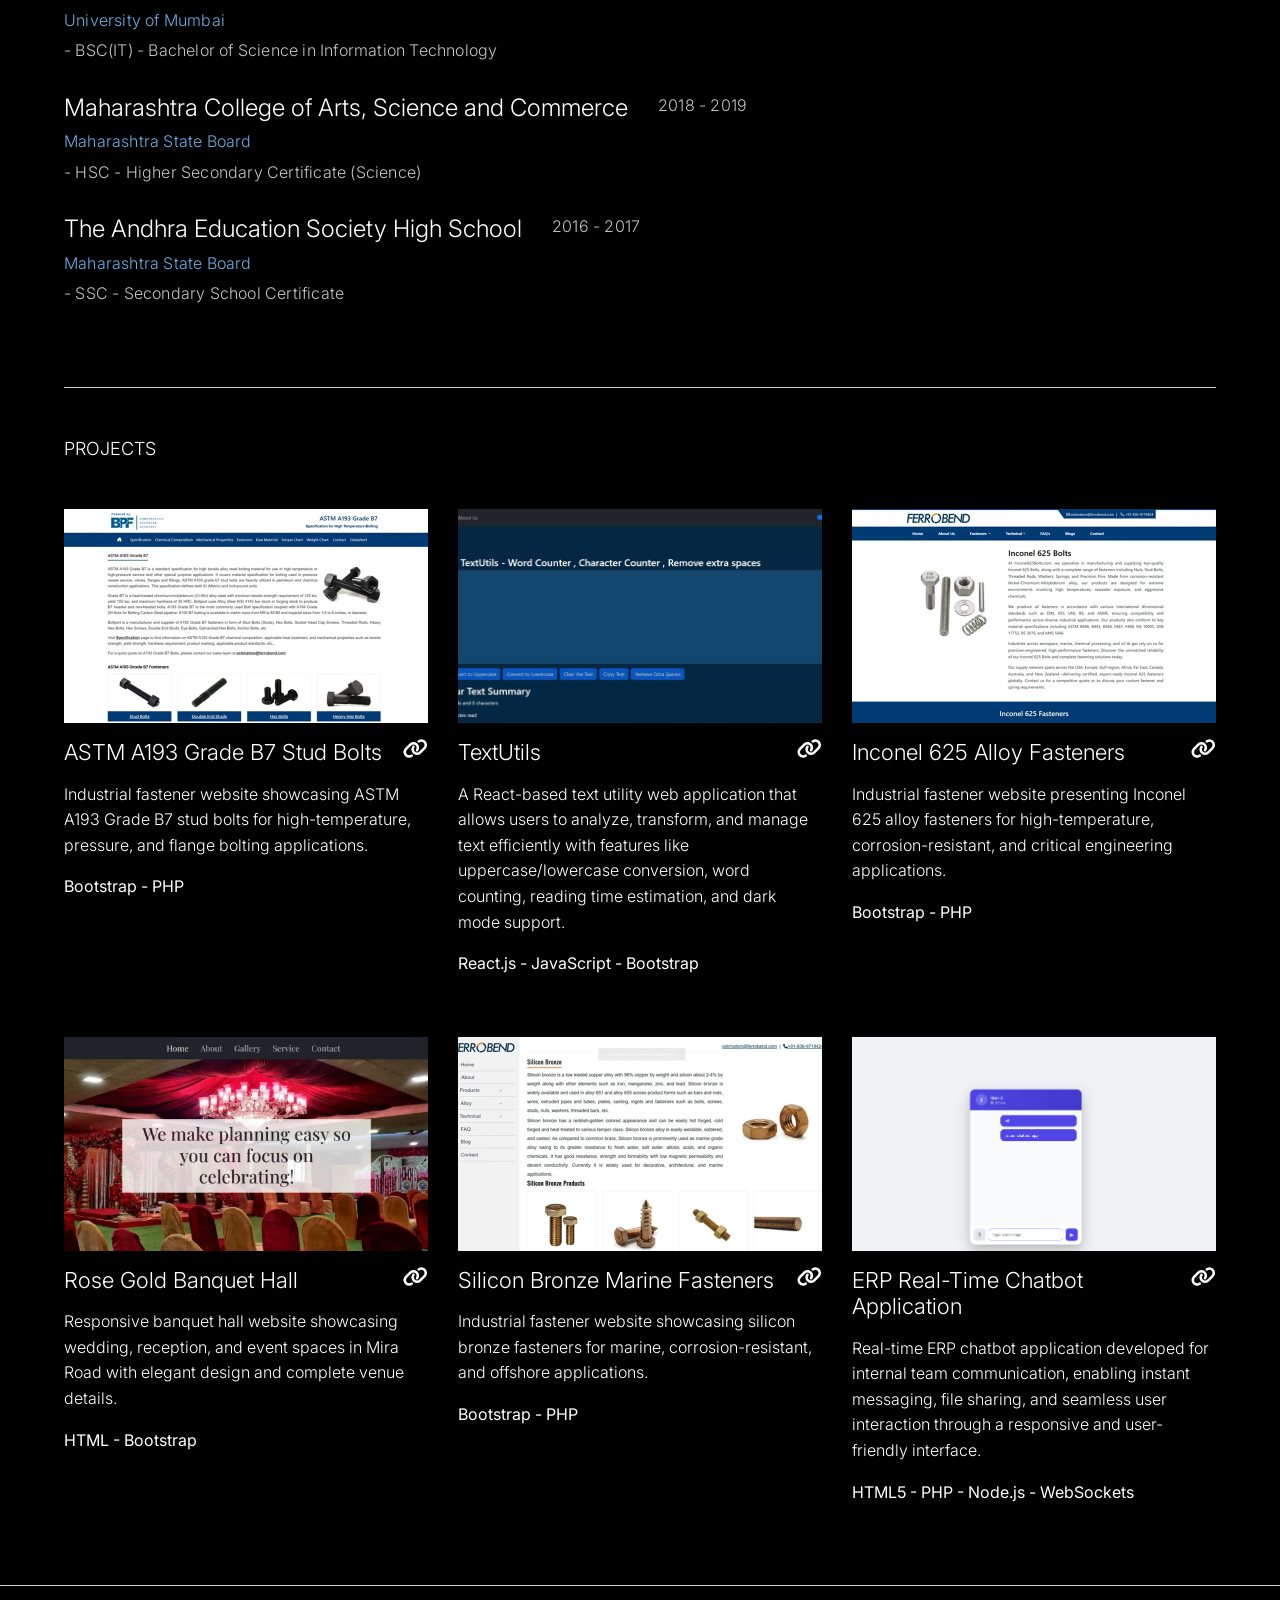
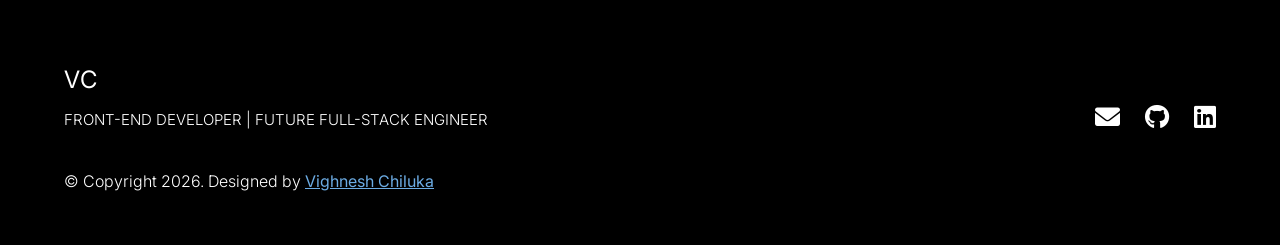
==== commit aaa6d858: "Update index.html" ====
--- a/index.html
+++ b/index.html
@@ -147,8 +147,7 @@
                     <p class="bs-para type-16 type-300 mb-4">Hey, I'm</p>
                     <h1 class="bs-heading type-96 type-600 type-gradient-1 mb-3">Vighnesh Chiluka</h1>
                     <p class="bs-para type-18 type-300 mb-5">
-                        I’m a Front-End Developer with 3+ years of experience in building responsive, scalable, and
-                        user-focused web applications using HTML, CSS, JavaScript, jQuery, Bootstrap, React.js, Node.js,
+                        I’m a  Front-End Developer and Web Developer at Ferrobend with 3+ years of experience in building responsive websites, dashboard interfaces, ERP solutions, and user-focused web applications using HTML, CSS, JavaScript, jQuery, Bootstrap, React.js, Node.js,
                         PHP, MySQL, and Git. I enjoy creating clean, maintainable code and optimizing performance to
                         deliver smooth user experiences. Passionate about continuous learning and problem-solving, I’m
                         currently expanding my backend development skills to grow into a Full Stack Developer and build
@@ -560,10 +559,13 @@
                 </div>
             </div>
 
-            <p class="copyrights-txt">
-                © Copyright 2025. Designed by
-                <a href="#" target="_blank" id="profile-link">Vighnesh Chiluka</a>
-            </p>
+<p class="copyrights-txt">
+    © Copyright 2026. Designed by
+    <a href="#home" id="profile-link">
+        Vighnesh Chiluka
+    </a>
+</p>
+</p>
         </div>
     </footer>
 
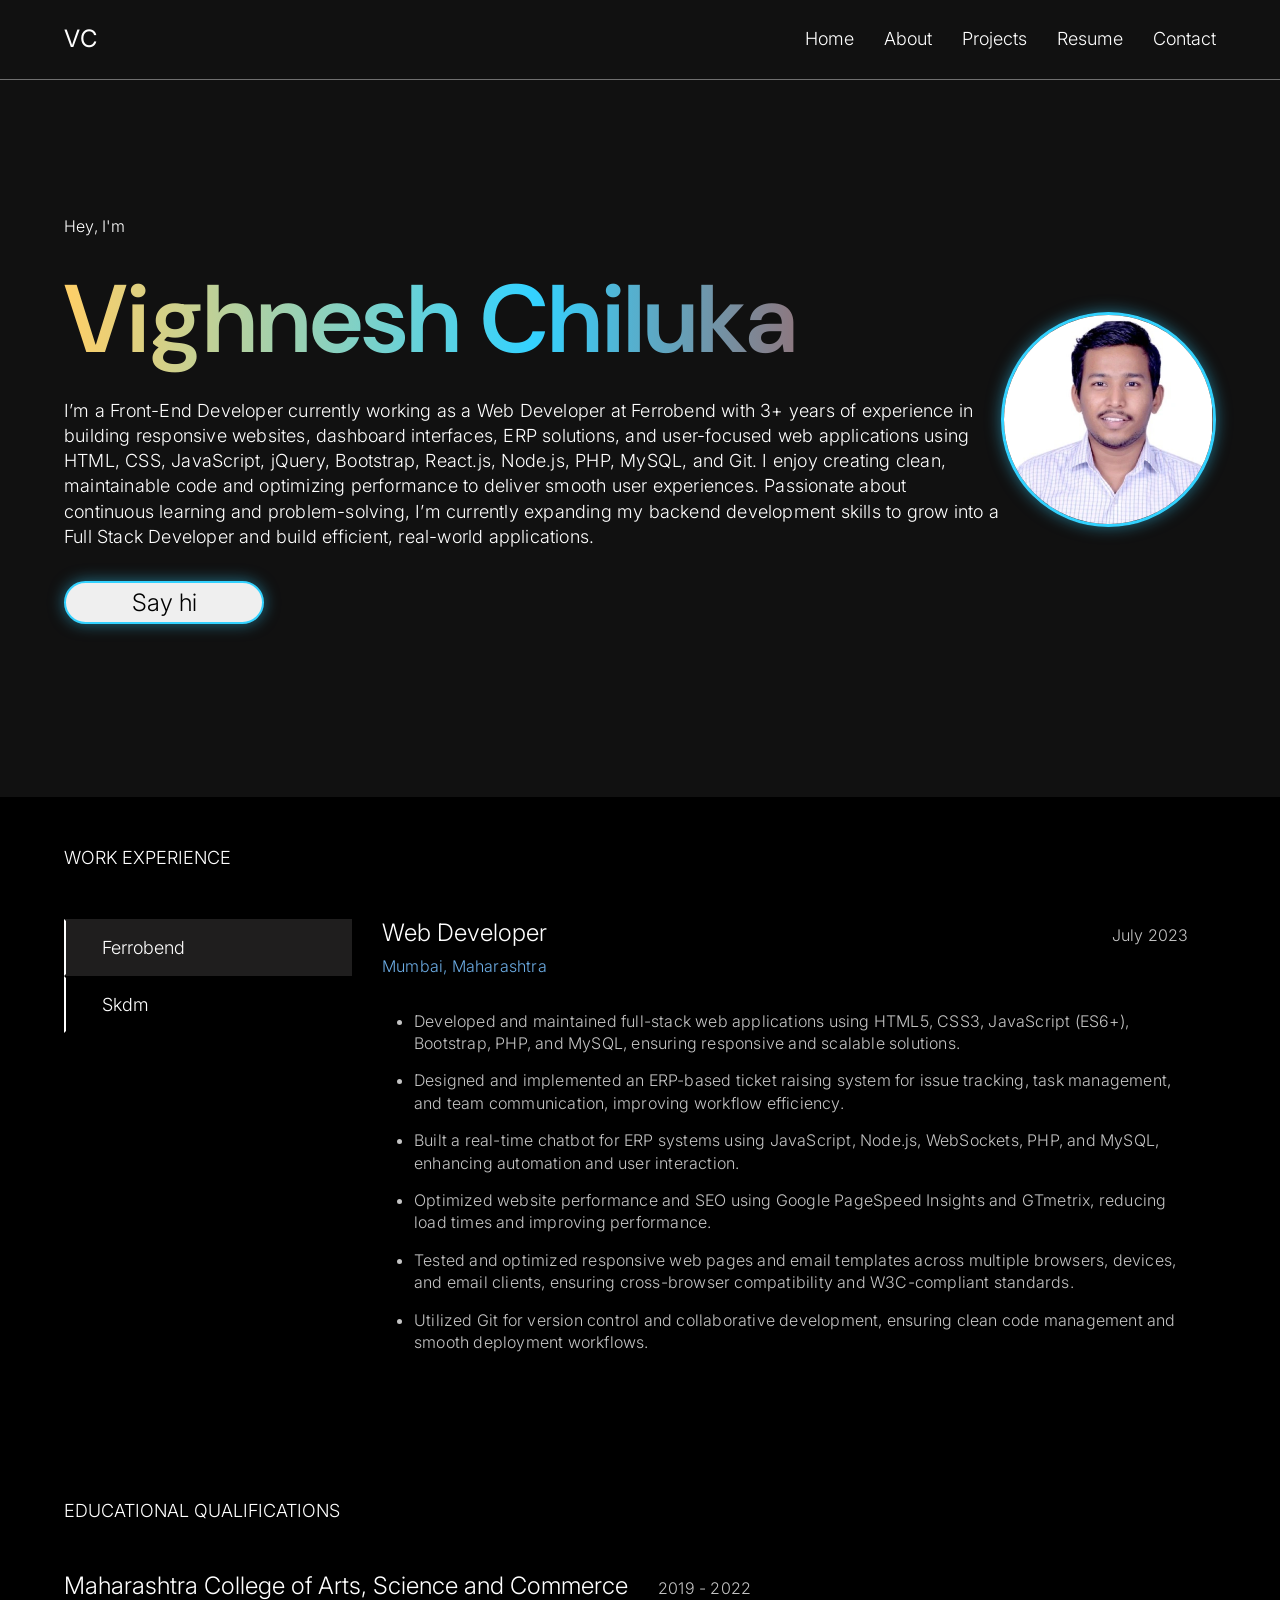
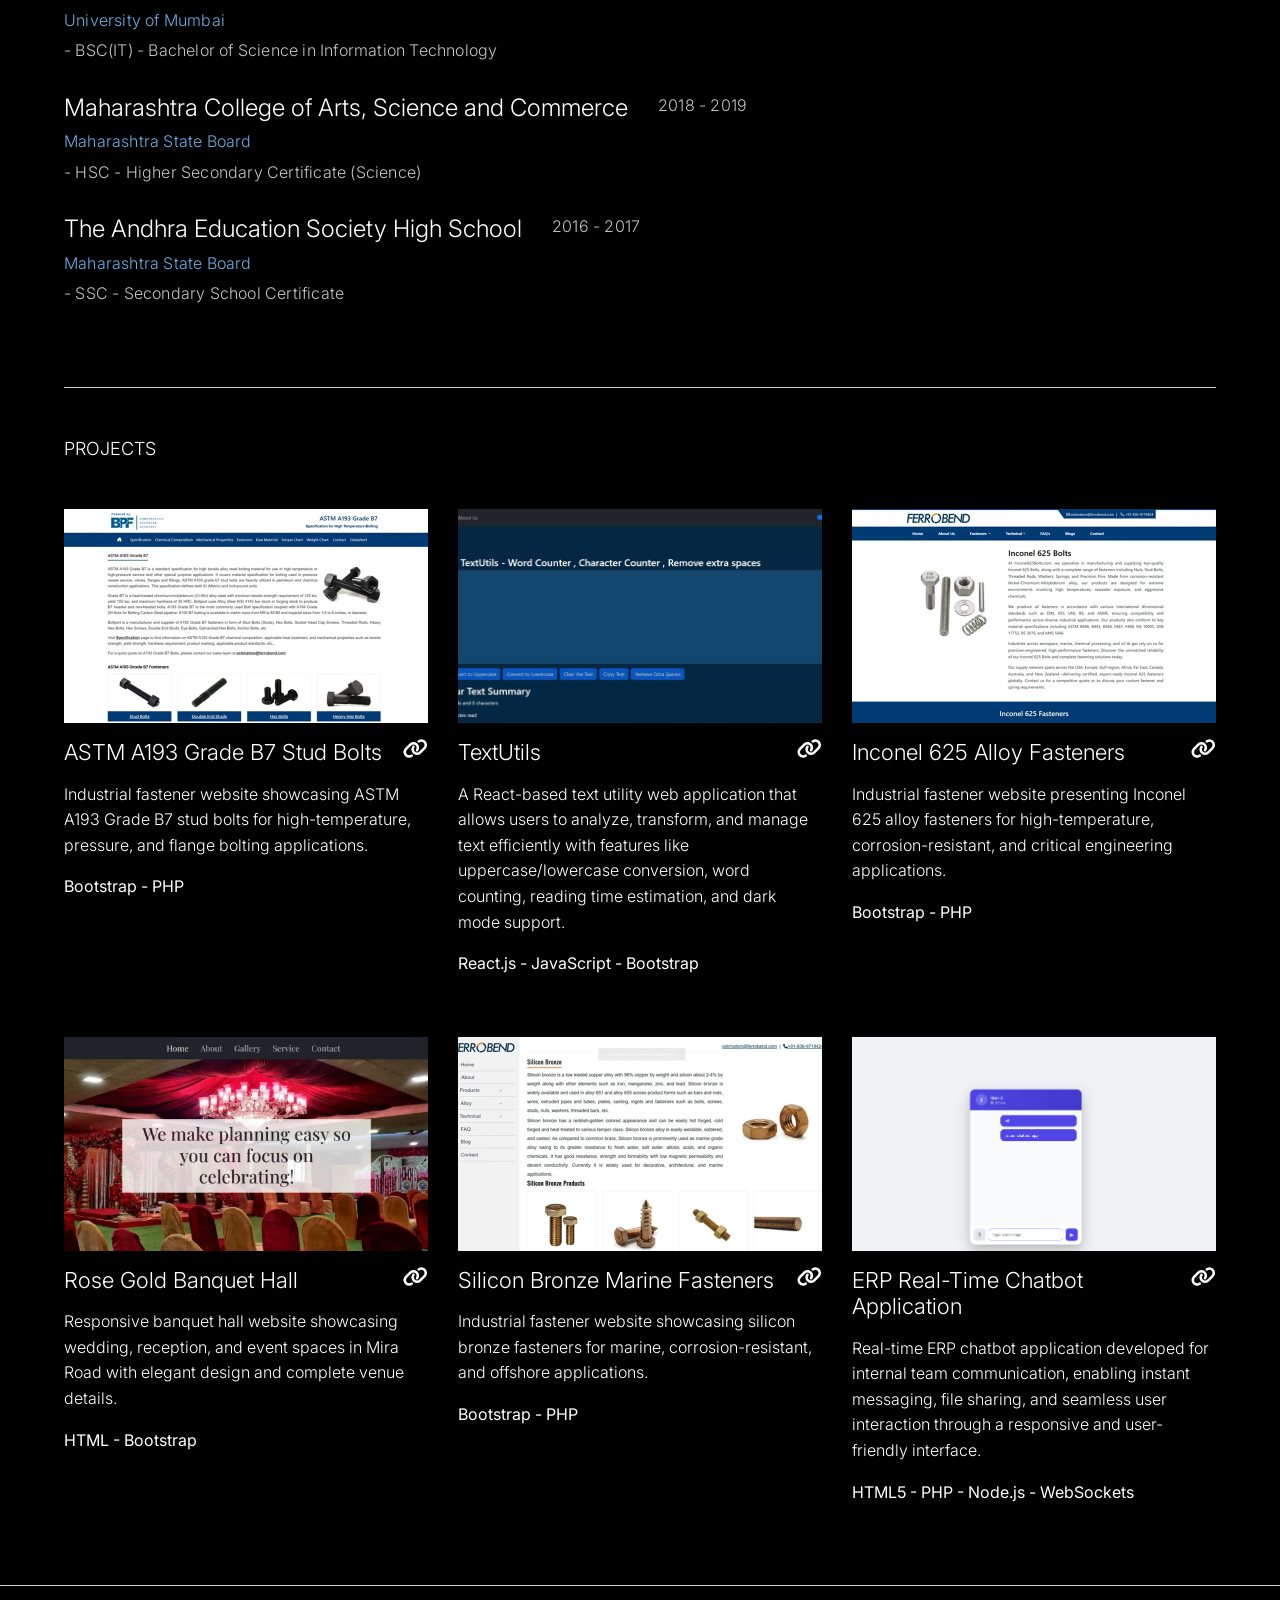
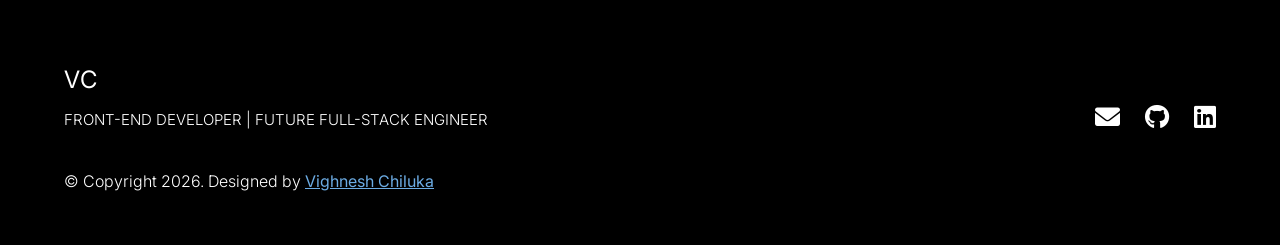
==== commit 00135564: "Update index.html" ====
--- a/index.html
+++ b/index.html
@@ -147,14 +147,14 @@
                     <p class="bs-para type-16 type-300 mb-4">Hey, I'm</p>
                     <h1 class="bs-heading type-96 type-600 type-gradient-1 mb-3">Vighnesh Chiluka</h1>
                     <p class="bs-para type-18 type-300 mb-5">
-                        I’m a  Front-End Developer and Web Developer at Ferrobend with 3+ years of experience in building responsive websites, dashboard interfaces, ERP solutions, and user-focused web applications using HTML, CSS, JavaScript, jQuery, Bootstrap, React.js, Node.js,
+                        I’m a Front-End Developer currently working as a Web Developer at Ferrobend with 3+ years of experience in building responsive websites, dashboard interfaces, ERP solutions, and user-focused web applications using HTML, CSS, JavaScript, jQuery, Bootstrap, React.js, Node.js,
                         PHP, MySQL, and Git. I enjoy creating clean, maintainable code and optimizing performance to
                         deliver smooth user experiences. Passionate about continuous learning and problem-solving, I’m
                         currently expanding my backend development skills to grow into a Full Stack Developer and build
                         efficient, real-world applications.
                     </p>
                     <button class="bs-hover-icon type-24 type-300 mb-2"><a
-                            href="https://www.linkedin.com/in/vighneshchiluka/" target="_blank">Say hi</a></button>
+                            href="https://www.linkedin.com/in/vighneshchiluka/" target="_blank" rel="noopener noreferrer">Say hi</a></button>
                 </div>
 
                 <div class="about-img">
@@ -565,7 +565,6 @@
         Vighnesh Chiluka
     </a>
 </p>
-</p>
         </div>
     </footer>
 
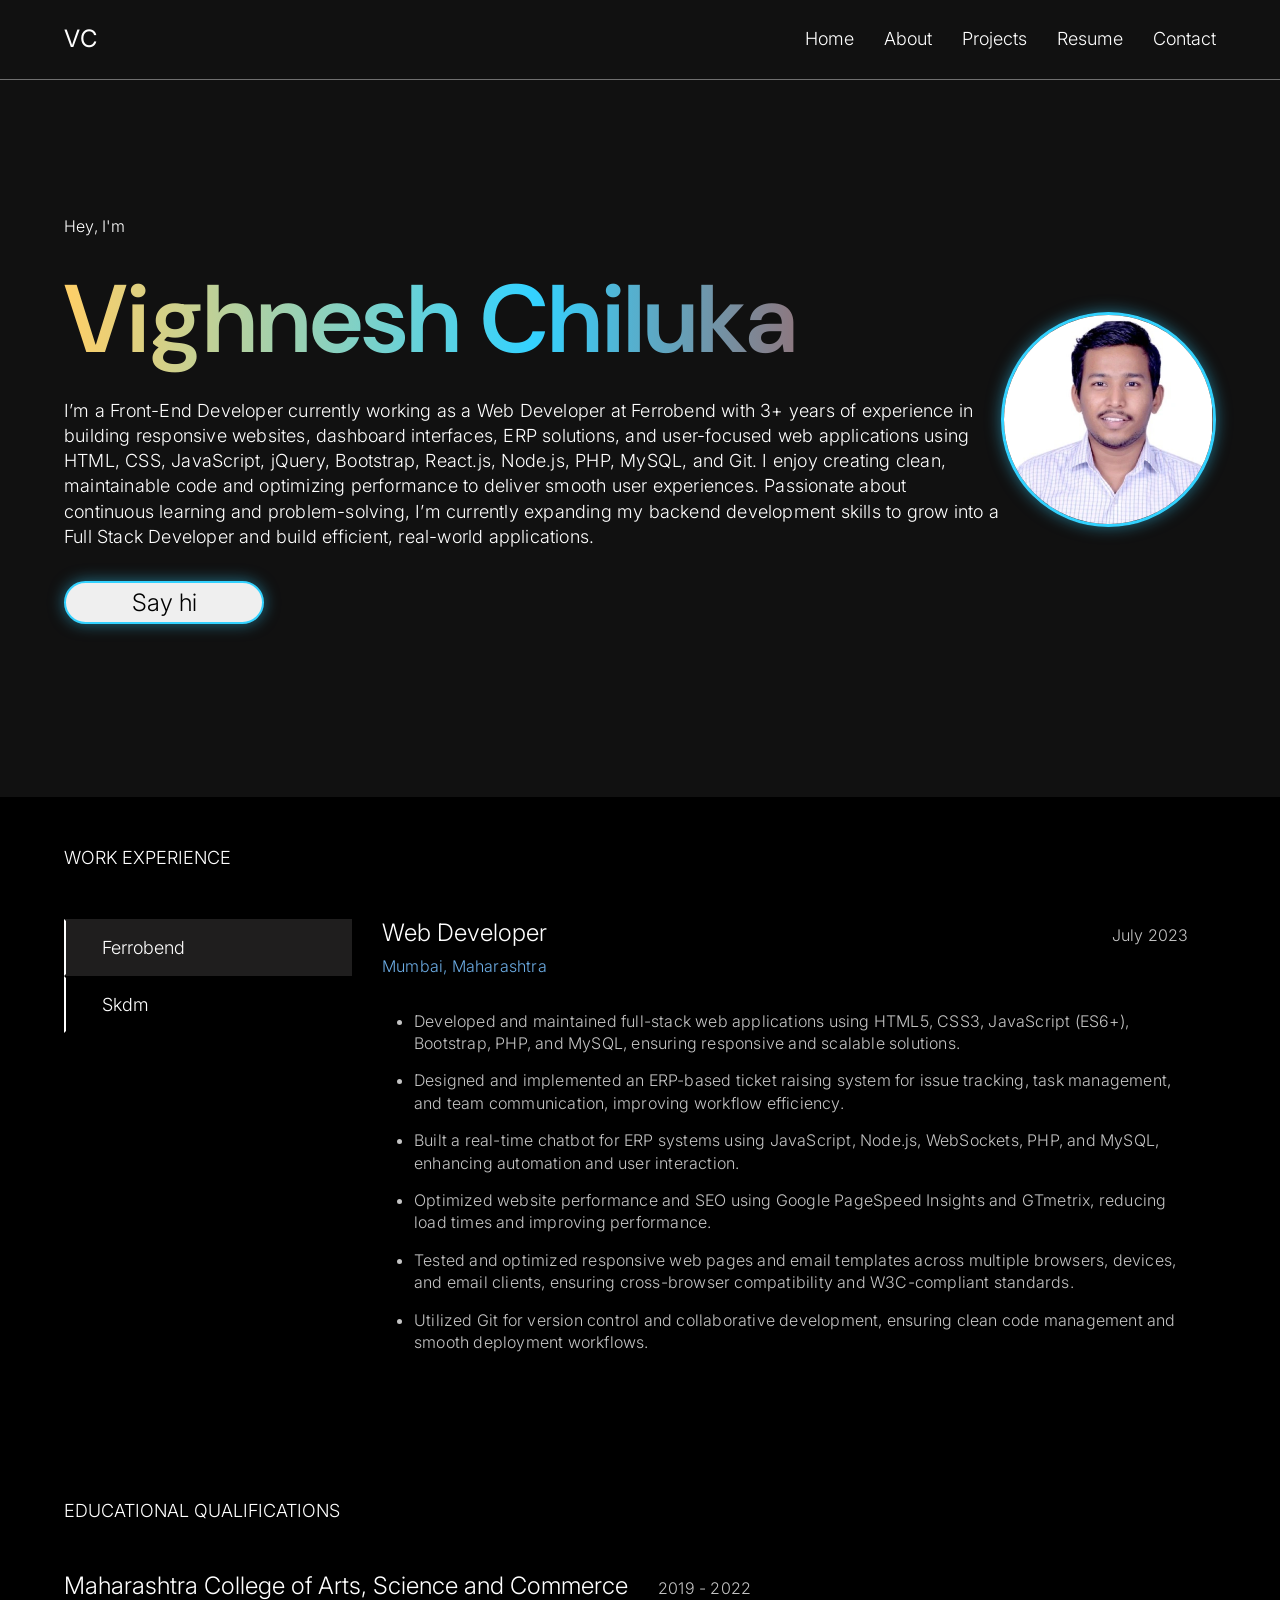
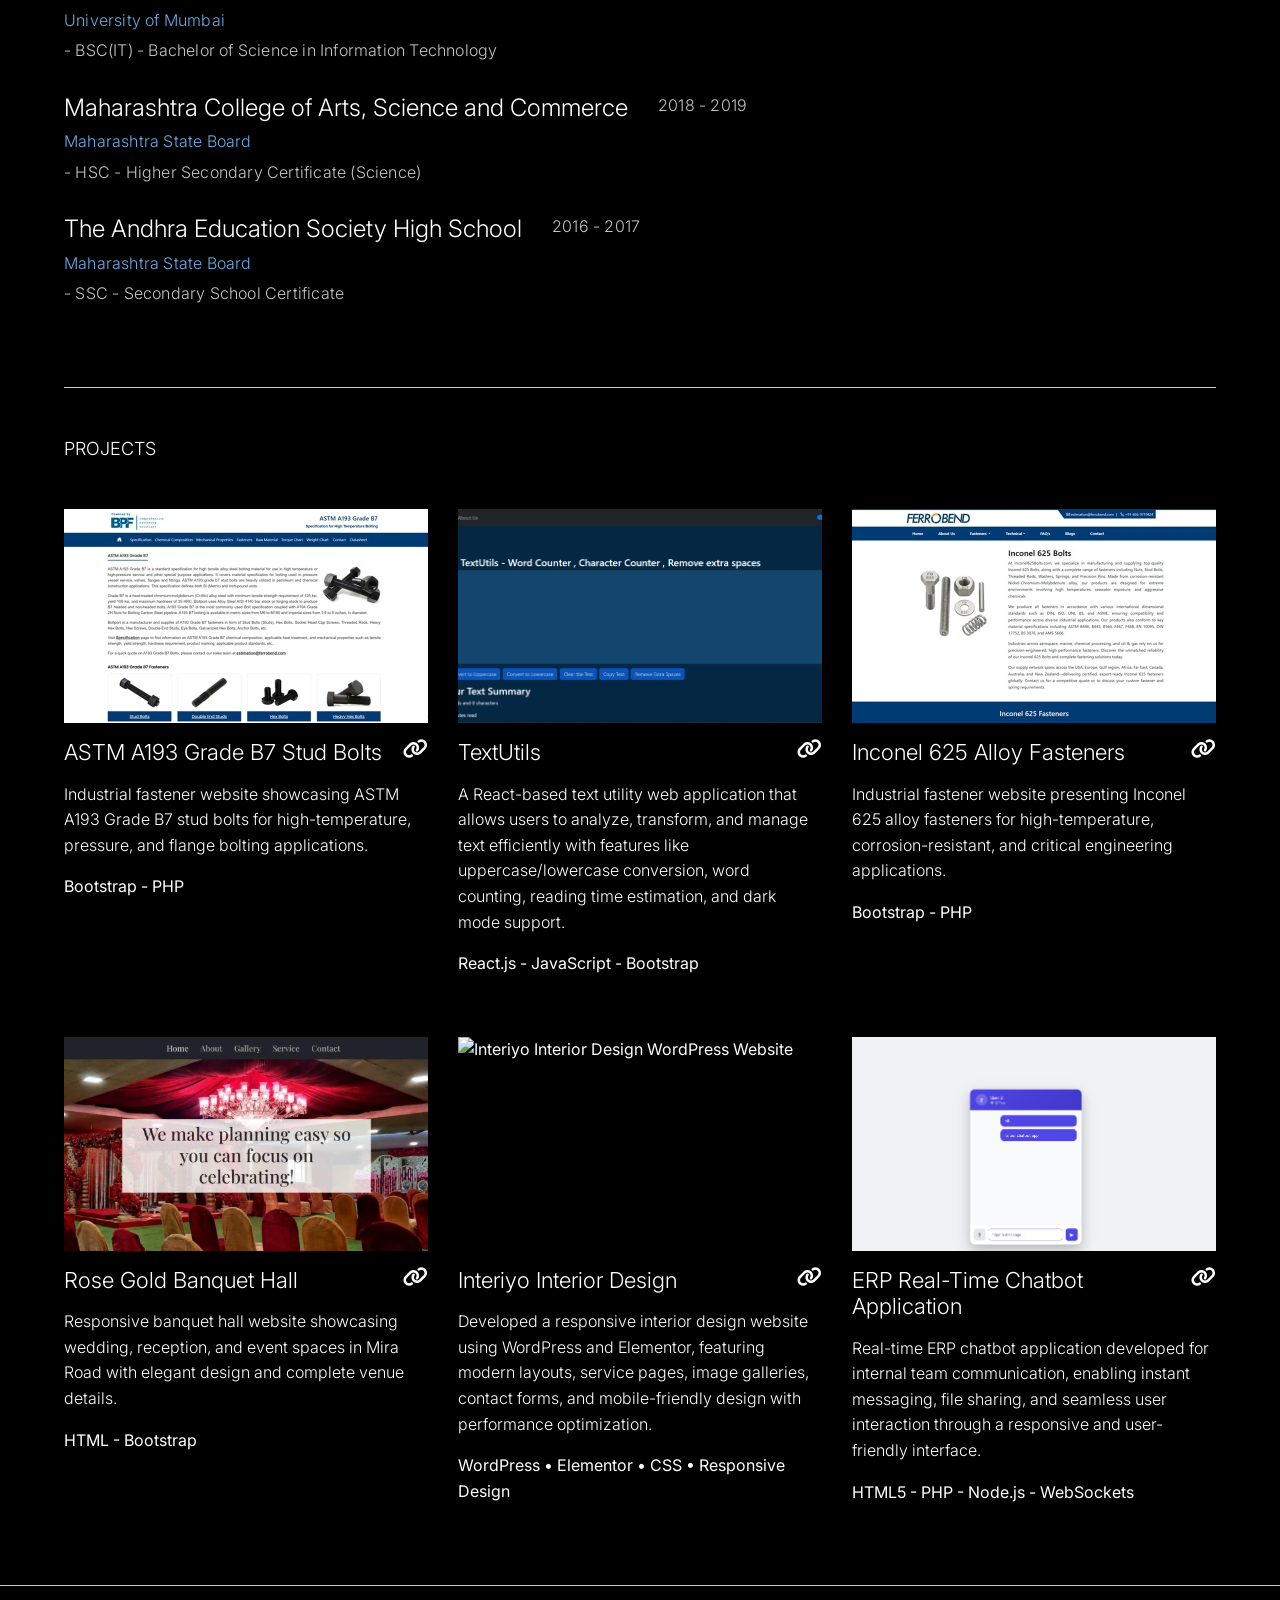
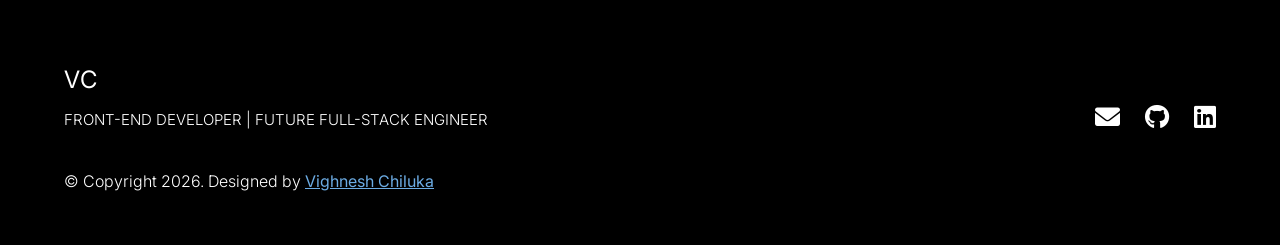
==== commit e612daf6: "Update index.html" ====
--- a/index.html
+++ b/index.html
@@ -5,9 +5,9 @@
     <!-- Basic -->
     <meta charset="UTF-8">
     <meta name="viewport" content="width=device-width, initial-scale=1.0">
-
+    <meta name="theme-color" content="#0f172a">
     <!-- Title -->
-    <title>Vighnesh Chiluka | Front-End Developer | HTML CSS JavaScript PHP</title>
+   <title>Vighnesh Chiluka | Front-End Developer Portfolio | Mumbai</title>
 
     <!-- SEO Meta -->
     <meta name="description"
@@ -18,6 +18,7 @@
     <meta name="robots" content="index, follow">
 
     <!-- Open Graph -->
+    <meta property="og:locale" content="en_IN">
     <meta property="og:title" content="Vighnesh Chiluka | Front-End Developer Portfolio">
     <meta property="og:description"
         content="Front-end developer portfolio showcasing responsive websites and modern UI built with HTML, CSS, Bootstrap, JavaScript, PHP, MySQL, and Python.">
@@ -78,23 +79,22 @@
 
 <script type="application/ld+json">
 {
- "@context":"https://schema.org",
- "@type":"Person",
- "name":"Vighnesh Chiluka",
- "jobTitle":"Front-End Developer",
- "url":"https://vighneshchiluka.netlify.app/",
- "address":{
-   "@type":"PostalAddress",
-   "addressLocality":"Mumbai",
-   "addressRegion":"Maharashtra",
-   "addressCountry":"India"
- },
- "sameAs":[
-   "https://github.com/vighneshchiluka",
-   "https://www.linkedin.com/in/vighneshchiluka/",
-   "https://www.instagram.com/vighnesh.chiluka/",
-   "https://in.pinterest.com/vighneshchiluka/"
- ]
+  "@context": "https://schema.org",
+  "@type": "Person",
+  "name": "Vighnesh Chiluka",
+  "jobTitle": "Front-End Developer",
+  "url": "https://vighneshchiluka.netlify.app/",
+  "address": {
+    "@type": "PostalAddress",
+    "addressLocality": "Mumbai",
+    "addressRegion": "Maharashtra",
+    "addressCountry": "India"
+  },
+  "sameAs": [
+  "https://vighneshchiluka.netlify.app/",
+    "https://github.com/vighneshchiluka",
+    "https://www.linkedin.com/in/vighneshchiluka/"
+  ]
 }
 </script>
 
@@ -464,7 +464,7 @@
 
 
                     <!-- Project 5 -->
-                    <div class="project-tile">
+                    <!-- <div class="project-tile">
                         <div class="project-img-box">
                             <a href="https://silicon-bronze.com/" target="_blank" rel="noopener noreferrer">
                                 <img src="./assets/images/silicon-bronze.com.webp" width="380" height="214"
@@ -485,7 +485,36 @@
                             </p>
                             <span class="project-tech">Bootstrap - PHP</span>
                         </div>
-                    </div>
+                    </div> -->
+
+                    <div class="project-tile">
+    <div class="project-img-box">
+        <a href="https://interiyo.infinityfreeapp.com/" target="_blank" rel="noopener noreferrer">
+            <img src="./assets/images/interiyo.webp" width="380" height="214"
+                loading="lazy" decoding="async"
+                alt="Interiyo Interior Design WordPress Website">
+        </a>
+    </div>
+
+    <div class="project-content-box">
+        <h3>
+            Interiyo Interior Design
+            <a href="https://interiyo.infinityfreeapp.com/" target="_blank" rel="noopener noreferrer"
+                aria-label="Visit Interiyo Interior Design website">
+                <i class="fa-solid fa-link" aria-hidden="true"></i>
+            </a>
+        </h3>
+
+        <p>
+            Developed a responsive interior design website using WordPress and Elementor, featuring modern layouts,
+            service pages, image galleries, contact forms, and mobile-friendly design with performance optimization.
+        </p>
+
+        <span class="project-tech">
+            WordPress • Elementor • CSS • Responsive Design
+        </span>
+    </div>
+</div>
 
                     <!-- Project 6 -->
                     <div class="project-tile">
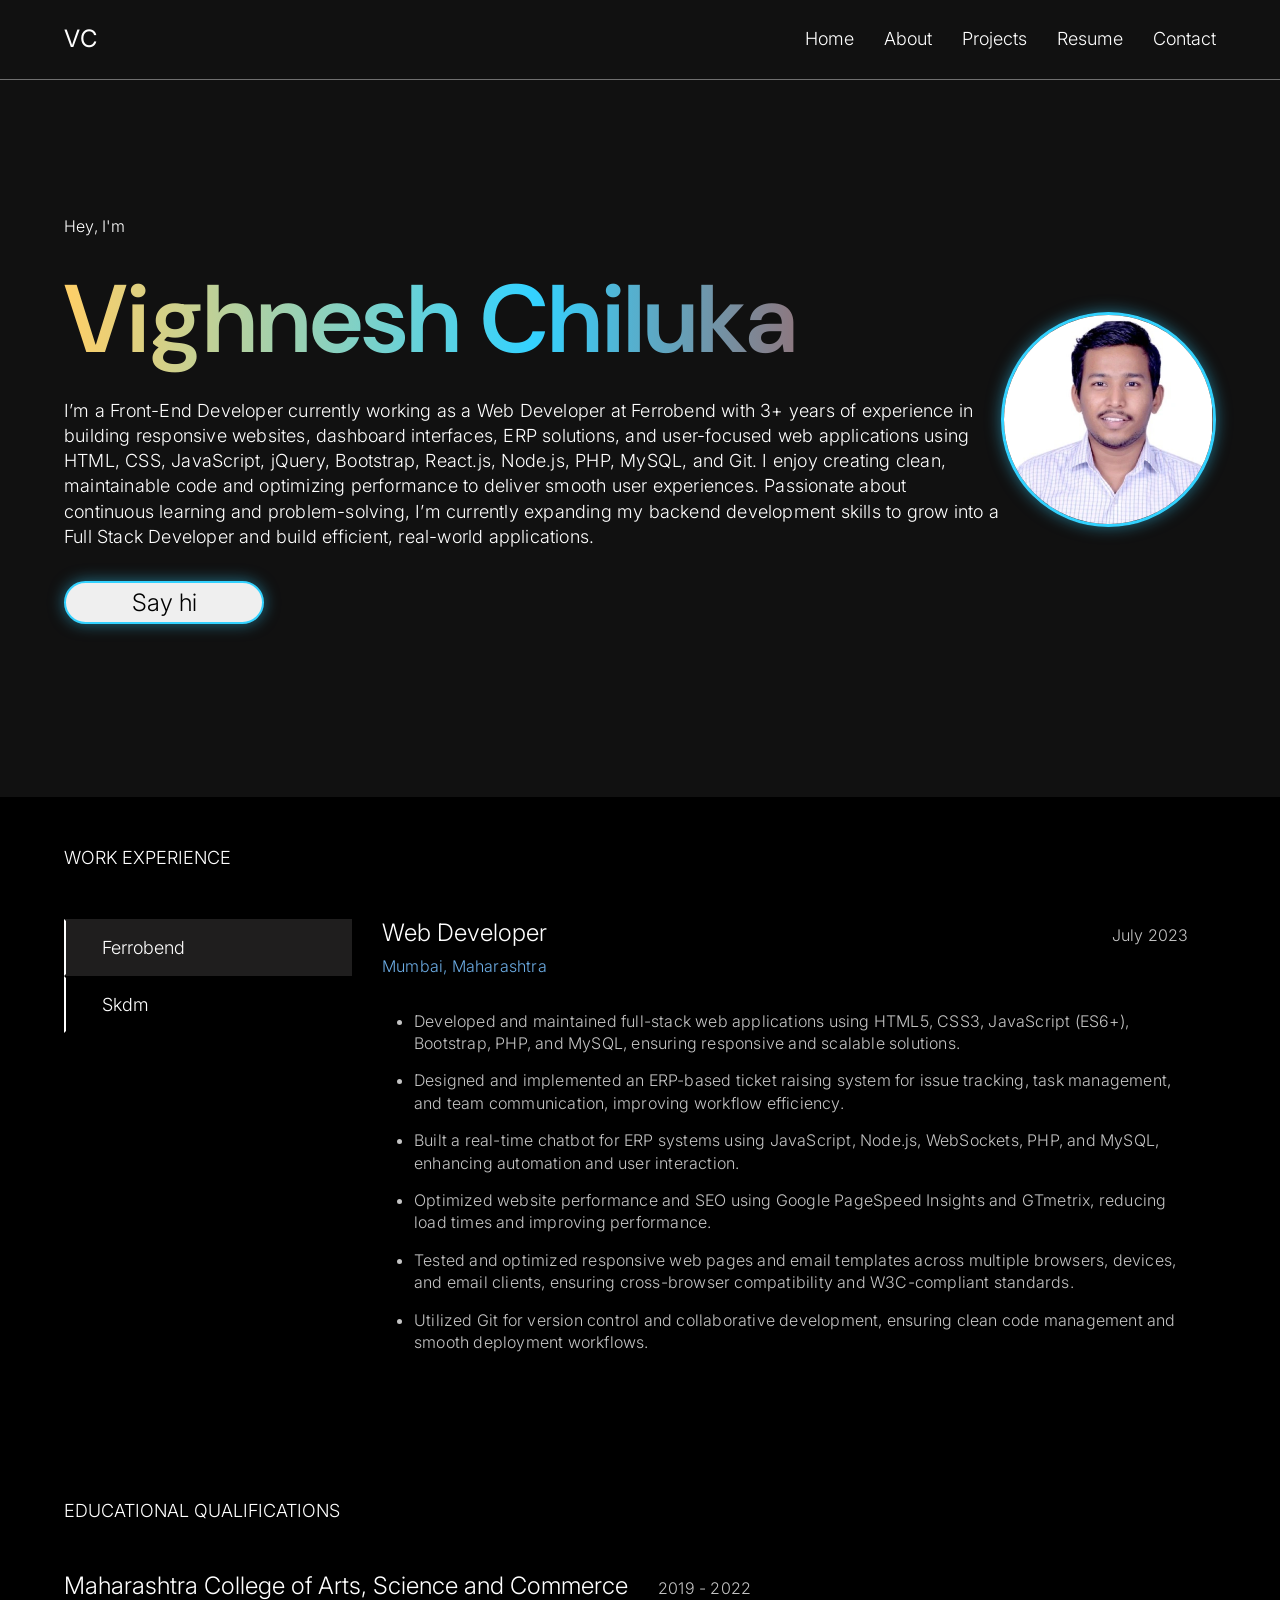
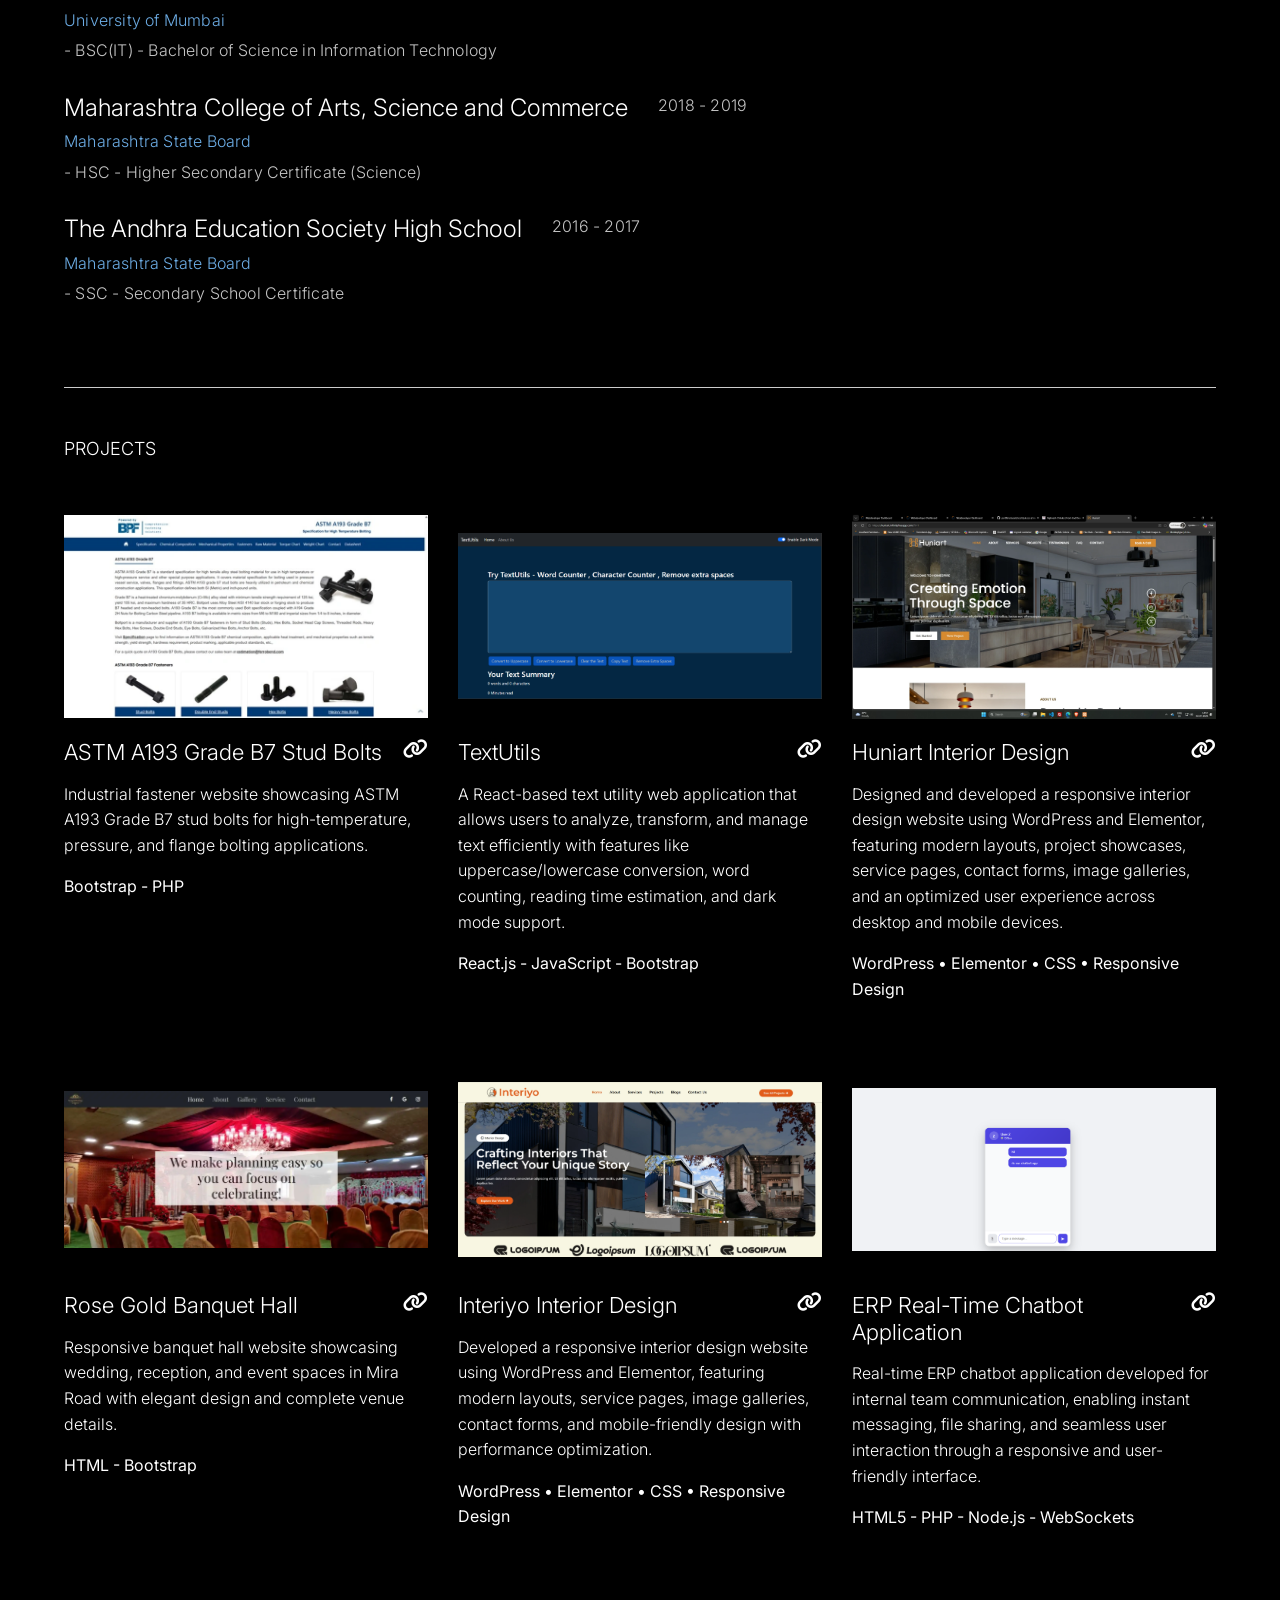
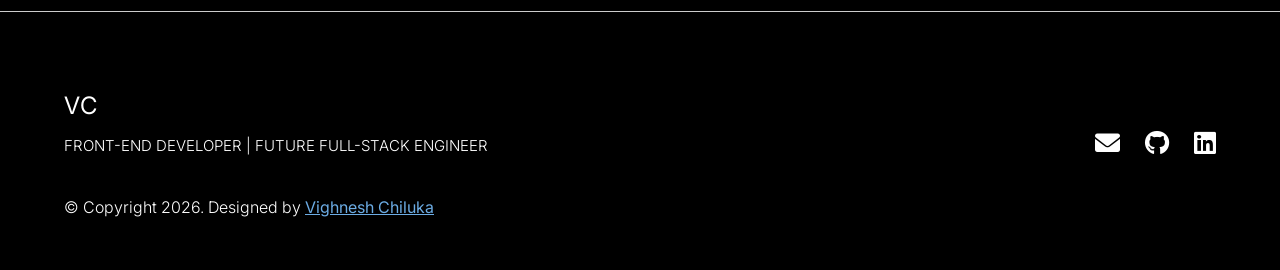
==== commit 27e57aea: "Update index.html" ====
--- a/index.html
+++ b/index.html
@@ -414,7 +414,7 @@
                     </div> -->
 
                     <!-- Project 3 -->
-                    <div class="project-tile">
+                    <!-- <div class="project-tile">
                         <div class="project-img-box">
                             <a href="https://www.inconel625bolts.com/" target="_blank" rel="noopener noreferrer">
                                 <img src="./assets/images/inconel625bolts.com.webp" width="380" height="214"
@@ -435,7 +435,36 @@
                             </p>
                             <span class="project-tech">Bootstrap - PHP</span>
                         </div>
-                    </div>
+                    </div> -->
+
+                    <div class="project-tile">
+    <div class="project-img-box">
+        <a href="https://huniart.infinityfreeapp.com/" target="_blank" rel="noopener noreferrer">
+            <img src="./assets/images/huniart.webp" width="380" height="214"
+                loading="lazy" decoding="async"
+                alt="Huniart Interior Design WordPress Website">
+        </a>
+    </div>
+
+    <div class="project-content-box">
+        <h3>
+            Huniart Interior Design
+            <a href="https://huniart.infinityfreeapp.com/" target="_blank" rel="noopener noreferrer"
+                aria-label="Visit Huniart Interior Design website">
+                <i class="fa-solid fa-link" aria-hidden="true"></i>
+            </a>
+        </h3>
+
+        <p>
+            Designed and developed a responsive interior design website using WordPress and Elementor, featuring modern layouts,
+            project showcases, service pages, contact forms, image galleries, and an optimized user experience across desktop and mobile devices.
+        </p>
+
+        <span class="project-tech">
+            WordPress • Elementor • CSS • Responsive Design
+        </span>
+    </div>
+</div>
 
                     <!-- Project 4 -->
                     <div class="project-tile">
--- a/assets/css/style.css
+++ b/assets/css/style.css
@@ -350,7 +350,7 @@
 
 .project-img-box img {
     width: 100%;
-    object-fit: cover;
+    object-fit: contain;
     transition: transform 0.3s ease;
 }
 
--- a/assets/css/style.css
+++ b/assets/css/style.css
@@ -350,7 +350,7 @@
 
 .project-img-box img {
     width: 100%;
-    object-fit: cover;
+    object-fit: contain;
     transition: transform 0.3s ease;
 }
 
